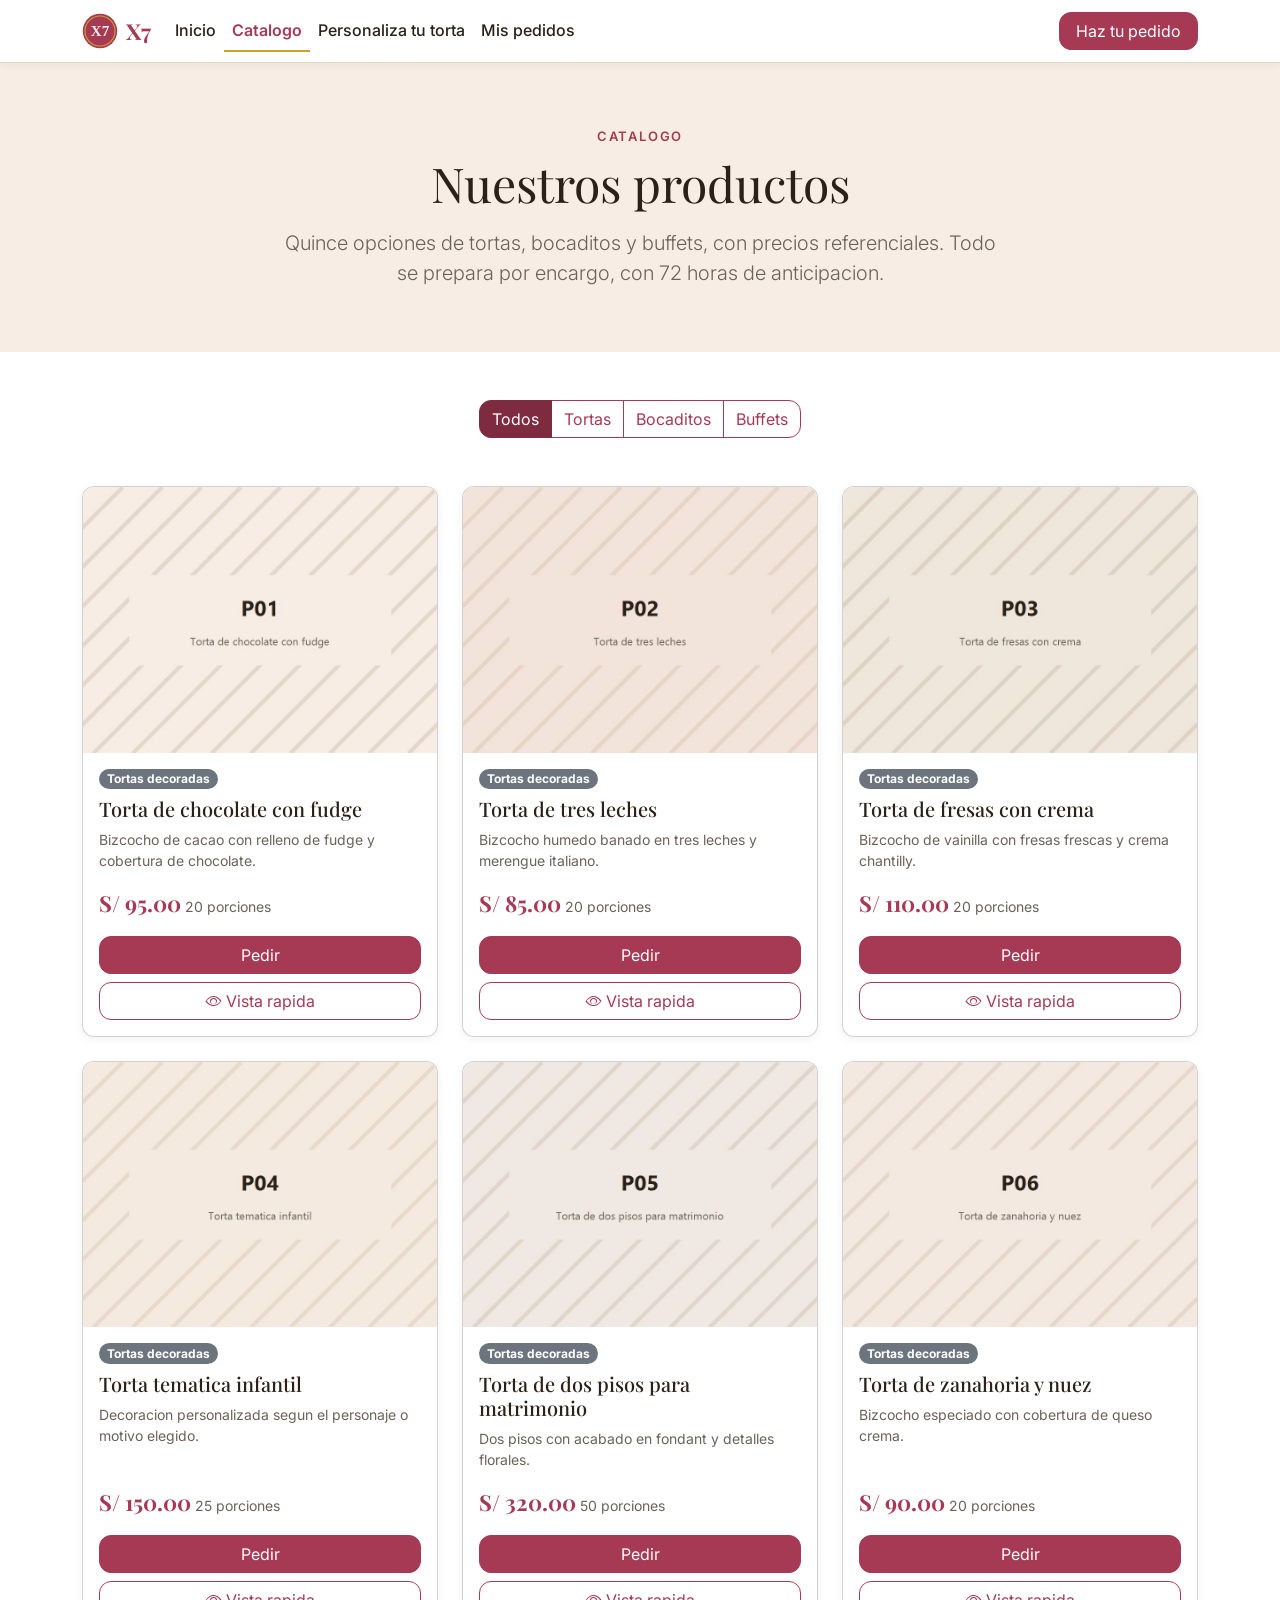
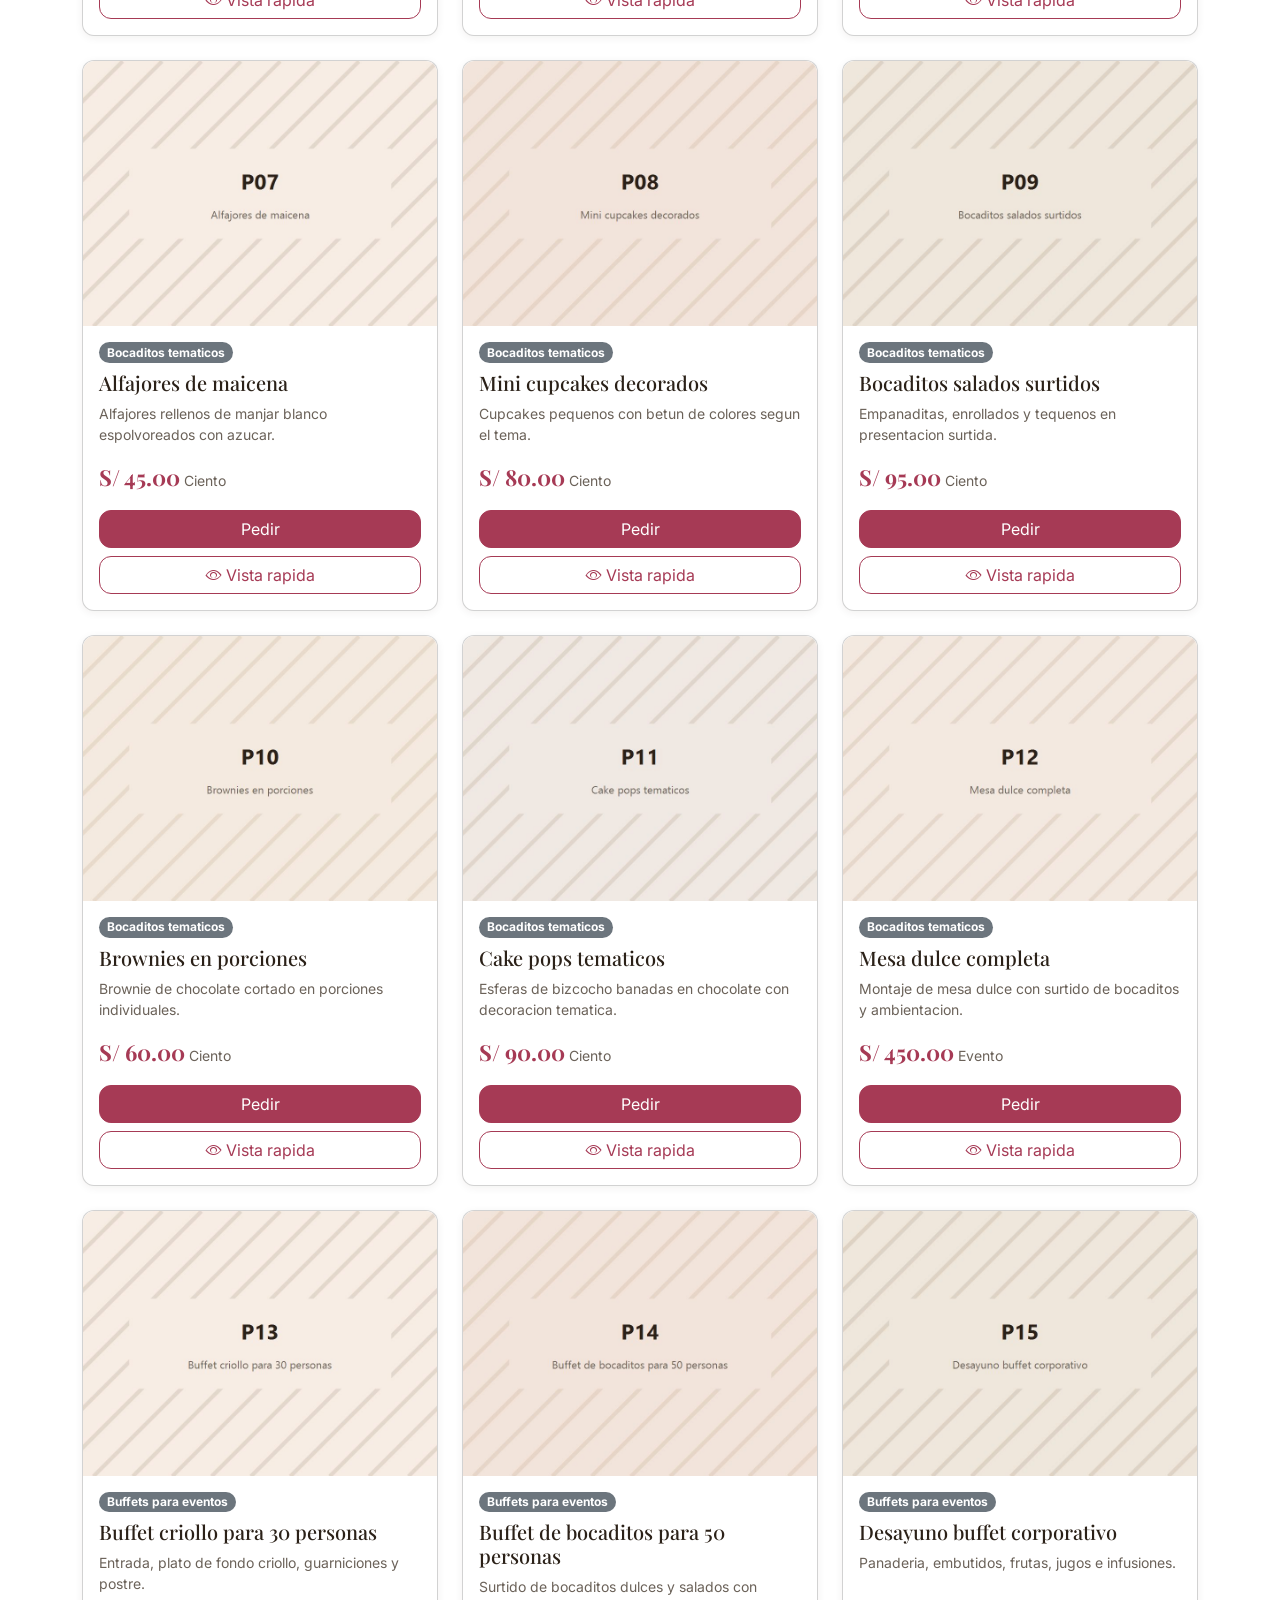
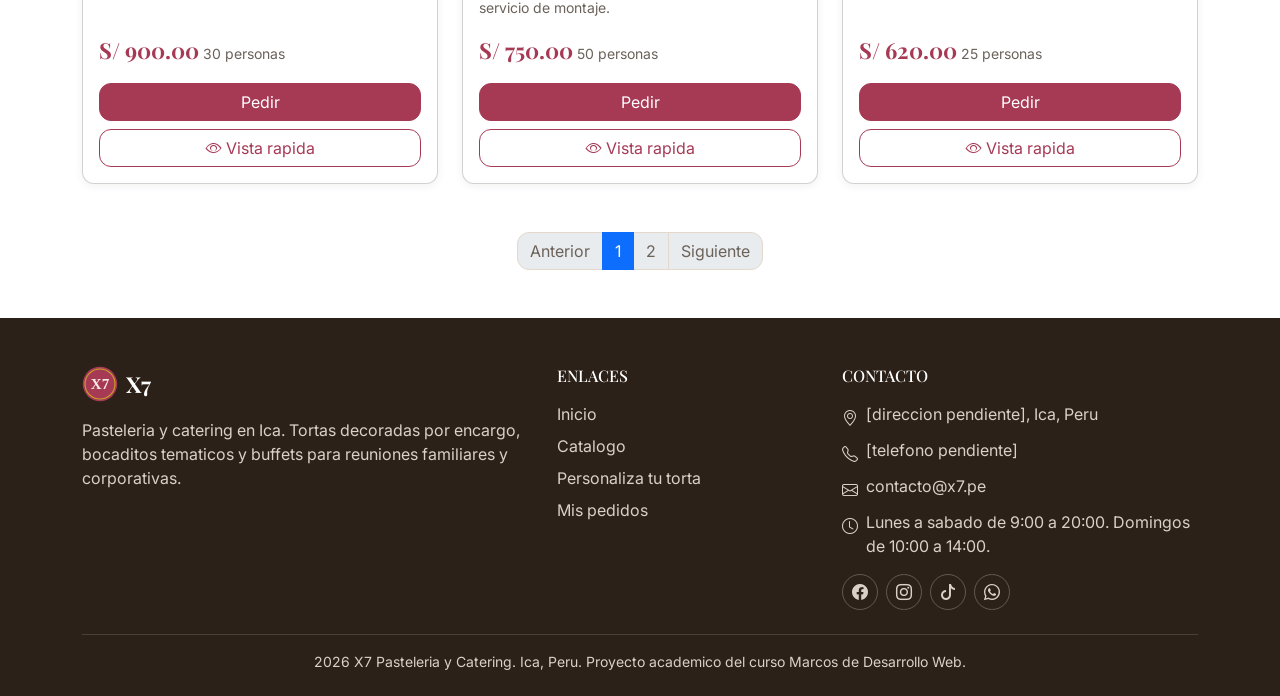
==== templates/catalogo.html @ 19cc16a5 "APF1: front end estatico con Bootstrap Primera entrega del sitio de X7 Pasteleria y Catering, del cu" ====
<!--
  ============================================================================
  Archivo:     templates/catalogo.html
  Propósito:   Catálogo completo del sitio X7. Muestra los quince productos
               de docs/datos-demo.md, permite filtrarlos por categoría y abre
               una única ventana modal con el detalle del producto pulsado.
  Integrante:  ______________________________

  Contiene dos secciones y una ventana modal:
    1. Encabezado de página
    2. Filtros y rejilla de productos, con paginación
    Ventana modal de vista rápida, reutilizada por las quince tarjetas

  La cabecera, la barra de navegación y el pie son copia exacta de los
  archivos de templates/fragments/. No se editan aquí.
  ============================================================================
-->
<!DOCTYPE html>
<html lang="es">

<head>

  <!-- Etiquetas obligatorias: juego de caracteres y adaptación a móvil -->
  <meta charset="UTF-8">
  <meta name="viewport" content="width=device-width, initial-scale=1">
  <meta name="description" content="Pasteleria y catering en Ica. Tortas decoradas por encargo, bocaditos tematicos y buffets para eventos.">

  <!-- Título propio de cada página -->
  <title>Catalogo | X7 Pasteleria y Catering</title>

  <!-- Tipografías de marca: Playfair Display para títulos, Inter para texto -->
  <link rel="preconnect" href="https://fonts.googleapis.com">
  <link rel="preconnect" href="https://fonts.gstatic.com" crossorigin>
  <link href="https://fonts.googleapis.com/css2?family=Inter:wght@400;500;600;700&family=Playfair+Display:wght@600;700&display=swap" rel="stylesheet">

  <!-- Bootstrap 5.3 y Bootstrap Icons, ambos por CDN -->
  <link href="https://cdn.jsdelivr.net/npm/bootstrap@5.3.3/dist/css/bootstrap.min.css" rel="stylesheet">
  <link href="https://cdn.jsdelivr.net/npm/bootstrap-icons@1.11.3/font/bootstrap-icons.min.css" rel="stylesheet">

  <!-- Hoja propia. Va al final para que sus colores ganen a los de Bootstrap -->
  <link href="../static/css/estilos.css" rel="stylesheet">

  <!-- Icono de la pestaña del navegador -->
  <link rel="icon" href="../static/img/logo.svg" type="image/svg+xml">

</head>

<!-- El body es una columna de alto completo para que el pie quede abajo
     aunque la página tenga poco contenido -->
<body class="d-flex flex-column min-vh-100">

  <!-- ======================================================================
       Barra de navegación
       Se queda pegada arriba al desplazar (sticky-top) y se convierte en
       menú desplegable por debajo de 992 px (navbar-expand-lg).
       ====================================================================== -->
  <header class="sticky-top">
    <nav class="navbar navbar-expand-lg x7-navbar" aria-label="Navegacion principal">
      <div class="container">

        <!-- Marca: logotipo y nombre del negocio -->
        <a class="navbar-brand x7-marca d-flex align-items-center gap-2" href="index.html">
          <img src="../static/img/logo.svg" alt="Logotipo de X7 Pasteleria y Catering" width="36" height="36">
          <span>X7</span>
        </a>

        <!-- Botón de hamburguesa, visible solo en pantallas pequeñas -->
        <button class="navbar-toggler border-0" type="button" data-bs-toggle="collapse"
                data-bs-target="#x7-menu" aria-controls="x7-menu" aria-expanded="false"
                aria-label="Abrir o cerrar el menu de navegacion">
          <span class="navbar-toggler-icon"></span>
        </button>

        <!-- Contenido que se colapsa en móvil -->
        <div class="collapse navbar-collapse" id="x7-menu">

          <!-- Enlaces a las cuatro páginas del sitio -->
          <ul class="navbar-nav me-auto mb-3 mb-lg-0">
            <li class="nav-item"><a class="nav-link" href="index.html">Inicio</a></li>
            <li class="nav-item"><a class="nav-link" href="catalogo.html">Catalogo</a></li>
            <li class="nav-item"><a class="nav-link" href="personalizado.html">Personaliza tu torta</a></li>
            <li class="nav-item"><a class="nav-link" href="mis-pedidos.html">Mis pedidos</a></li>
          </ul>

          <!-- Botón destacado. En móvil ocupa todo el ancho (d-grid) y
               desde 992 px vuelve a su tamaño natural (d-lg-block) -->
          <div class="d-grid d-lg-block">
            <a class="btn btn-primary px-3" href="catalogo.html">Haz tu pedido</a>
          </div>

        </div>

      </div>
    </nav>
  </header>


  <main>

    <!-- ====================================================================
         SECCIÓN 1: Encabezado de página
         Título de la página y descripción breve.
         ==================================================================== -->
    <section class="x7-fondo-crema py-5">
      <div class="container py-lg-3">
        <div class="row justify-content-center text-center">
          <div class="col-12 col-lg-8">

            <p class="x7-superior mb-2">Catalogo</p>

            <h1 class="display-5 mb-3">Nuestros productos</h1>

            <!-- Estilos de párrafo de Bootstrap: párrafo destacado y atenuado -->
            <p class="lead text-body-secondary mb-0">
              Quince opciones de tortas, bocaditos y buffets, con precios referenciales.
              Todo se prepara por encargo, con 72 horas de anticipacion.
            </p>

          </div>
        </div>
      </div>
    </section>


    <!-- ====================================================================
         SECCIÓN 2: Filtros y rejilla de productos
         Los cuatro botones filtran las tarjetas sin recargar la página.
         Cada botón lleva data-filtro y cada tarjeta data-categoria; main.js
         compara los dos valores y agrega o quita la clase d-none.
         Rejilla: 1 columna en móvil, 2 desde 576 px, 3 desde 992 px.
         ==================================================================== -->
    <section class="py-5">
      <div class="container">

        <!-- Barra de filtros. Grupo de botones de Bootstrap -->
        <div class="d-flex justify-content-center mb-5">
          <div class="btn-group flex-wrap" role="group" aria-label="Filtrar productos por categoria">
            <button class="btn btn-outline-primary active" type="button" data-filtro="todos">Todos</button>
            <button class="btn btn-outline-primary" type="button" id="tortas" data-filtro="tortas">Tortas</button>
            <button class="btn btn-outline-primary" type="button" id="bocaditos" data-filtro="bocaditos">Bocaditos</button>
            <button class="btn btn-outline-primary" type="button" id="buffets" data-filtro="buffets">Buffets</button>
          </div>
        </div>

        <!-- Rejilla con los quince productos de docs/datos-demo.md.
             Las quince tarjetas tienen la misma estructura y solo cambia el
             contenido, para reemplazarlas por un th:each en el APF3. -->
        <div class="row row-cols-1 row-cols-sm-2 row-cols-lg-3 g-4">

          <!-- ============ Producto P01 ============ -->
          <article class="col" data-categoria="tortas">
            <div class="card x7-tarjeta h-100 overflow-hidden">

              <img class="card-img-top x7-imagen-4-3" src="../static/img/productos/p01.jpg"
                   alt="Torta de chocolate cubierta con fudge">

              <div class="card-body d-flex flex-column">

                <!-- Insignia con la categoria del producto -->
                <span class="badge text-bg-secondary align-self-start mb-2">Tortas decoradas</span>

                <h2 class="h5 card-title mb-2">Torta de chocolate con fudge</h2>

                <!-- Estilos de parrafo de Bootstrap: texto pequeno y atenuado -->
                <p class="card-text small text-body-secondary flex-grow-1">
                  Bizcocho de cacao con relleno de fudge y cobertura de chocolate.
                </p>

                <p class="mb-3">
                  <span class="x7-precio">S/ 95.00</span>
                  <span class="small text-body-secondary">20 porciones</span>
                </p>

                <div class="d-grid gap-2">
                  <a class="btn btn-primary" href="personalizado.html">Pedir</a>

                  <!-- Los atributos data- alimentan la unica ventana modal.
                       main.js los lee con dataset cuando se pulsa el boton. -->
                  <button class="btn btn-outline-primary" type="button"
                          data-bs-toggle="modal" data-bs-target="#modal-producto"
                          data-codigo="P01"
                          data-nombre="Torta de chocolate con fudge"
                          data-etiqueta="Tortas decoradas"
                          data-descripcion="Bizcocho de cacao con relleno de fudge y cobertura de chocolate."
                          data-precio="S/ 95.00"
                          data-presentacion="20 porciones"
                          data-imagen="../static/img/productos/p01.jpg"
                          data-alt="Torta de chocolate cubierta con fudge">
                    <i class="bi bi-eye me-1" aria-hidden="true"></i>Vista rapida
                  </button>
                </div>

              </div>
            </div>
          </article>

          <!-- ============ Producto P02 ============ -->
          <article class="col" data-categoria="tortas">
            <div class="card x7-tarjeta h-100 overflow-hidden">

              <img class="card-img-top x7-imagen-4-3" src="../static/img/productos/p02.jpg"
                   alt="Torta de tres leches cubierta con merengue italiano">

              <div class="card-body d-flex flex-column">

                <!-- Insignia con la categoria del producto -->
                <span class="badge text-bg-secondary align-self-start mb-2">Tortas decoradas</span>

                <h2 class="h5 card-title mb-2">Torta de tres leches</h2>

                <!-- Estilos de parrafo de Bootstrap: texto pequeno y atenuado -->
                <p class="card-text small text-body-secondary flex-grow-1">
                  Bizcocho humedo banado en tres leches y merengue italiano.
                </p>

                <p class="mb-3">
                  <span class="x7-precio">S/ 85.00</span>
                  <span class="small text-body-secondary">20 porciones</span>
                </p>

                <div class="d-grid gap-2">
                  <a class="btn btn-primary" href="personalizado.html">Pedir</a>

                  <!-- Los atributos data- alimentan la unica ventana modal.
                       main.js los lee con dataset cuando se pulsa el boton. -->
                  <button class="btn btn-outline-primary" type="button"
                          data-bs-toggle="modal" data-bs-target="#modal-producto"
                          data-codigo="P02"
                          data-nombre="Torta de tres leches"
                          data-etiqueta="Tortas decoradas"
                          data-descripcion="Bizcocho humedo banado en tres leches y merengue italiano."
                          data-precio="S/ 85.00"
                          data-presentacion="20 porciones"
                          data-imagen="../static/img/productos/p02.jpg"
                          data-alt="Torta de tres leches cubierta con merengue italiano">
                    <i class="bi bi-eye me-1" aria-hidden="true"></i>Vista rapida
                  </button>
                </div>

              </div>
            </div>
          </article>

          <!-- ============ Producto P03 ============ -->
          <article class="col" data-categoria="tortas">
            <div class="card x7-tarjeta h-100 overflow-hidden">

              <img class="card-img-top x7-imagen-4-3" src="../static/img/productos/p03.jpg"
                   alt="Torta de vainilla con fresas frescas y crema chantilly">

              <div class="card-body d-flex flex-column">

                <!-- Insignia con la categoria del producto -->
                <span class="badge text-bg-secondary align-self-start mb-2">Tortas decoradas</span>

                <h2 class="h5 card-title mb-2">Torta de fresas con crema</h2>

                <!-- Estilos de parrafo de Bootstrap: texto pequeno y atenuado -->
                <p class="card-text small text-body-secondary flex-grow-1">
                  Bizcocho de vainilla con fresas frescas y crema chantilly.
                </p>

                <p class="mb-3">
                  <span class="x7-precio">S/ 110.00</span>
                  <span class="small text-body-secondary">20 porciones</span>
                </p>

                <div class="d-grid gap-2">
                  <a class="btn btn-primary" href="personalizado.html">Pedir</a>

                  <!-- Los atributos data- alimentan la unica ventana modal.
                       main.js los lee con dataset cuando se pulsa el boton. -->
                  <button class="btn btn-outline-primary" type="button"
                          data-bs-toggle="modal" data-bs-target="#modal-producto"
                          data-codigo="P03"
                          data-nombre="Torta de fresas con crema"
                          data-etiqueta="Tortas decoradas"
                          data-descripcion="Bizcocho de vainilla con fresas frescas y crema chantilly."
                          data-precio="S/ 110.00"
                          data-presentacion="20 porciones"
                          data-imagen="../static/img/productos/p03.jpg"
                          data-alt="Torta de vainilla con fresas frescas y crema chantilly">
                    <i class="bi bi-eye me-1" aria-hidden="true"></i>Vista rapida
                  </button>
                </div>

              </div>
            </div>
          </article>

          <!-- ============ Producto P04 ============ -->
          <article class="col" data-categoria="tortas">
            <div class="card x7-tarjeta h-100 overflow-hidden">

              <img class="card-img-top x7-imagen-4-3" src="../static/img/productos/p04.jpg"
                   alt="Torta tematica infantil decorada segun el personaje elegido">

              <div class="card-body d-flex flex-column">

                <!-- Insignia con la categoria del producto -->
                <span class="badge text-bg-secondary align-self-start mb-2">Tortas decoradas</span>

                <h2 class="h5 card-title mb-2">Torta tematica infantil</h2>

                <!-- Estilos de parrafo de Bootstrap: texto pequeno y atenuado -->
                <p class="card-text small text-body-secondary flex-grow-1">
                  Decoracion personalizada segun el personaje o motivo elegido.
                </p>

                <p class="mb-3">
                  <span class="x7-precio">S/ 150.00</span>
                  <span class="small text-body-secondary">25 porciones</span>
                </p>

                <div class="d-grid gap-2">
                  <a class="btn btn-primary" href="personalizado.html">Pedir</a>

                  <!-- Los atributos data- alimentan la unica ventana modal.
                       main.js los lee con dataset cuando se pulsa el boton. -->
                  <button class="btn btn-outline-primary" type="button"
                          data-bs-toggle="modal" data-bs-target="#modal-producto"
                          data-codigo="P04"
                          data-nombre="Torta tematica infantil"
                          data-etiqueta="Tortas decoradas"
                          data-descripcion="Decoracion personalizada segun el personaje o motivo elegido."
                          data-precio="S/ 150.00"
                          data-presentacion="25 porciones"
                          data-imagen="../static/img/productos/p04.jpg"
                          data-alt="Torta tematica infantil decorada segun el personaje elegido">
                    <i class="bi bi-eye me-1" aria-hidden="true"></i>Vista rapida
                  </button>
                </div>

              </div>
            </div>
          </article>

          <!-- ============ Producto P05 ============ -->
          <article class="col" data-categoria="tortas">
            <div class="card x7-tarjeta h-100 overflow-hidden">

              <img class="card-img-top x7-imagen-4-3" src="../static/img/productos/p05.jpg"
                   alt="Torta de dos pisos con acabado en fondant y detalles florales">

              <div class="card-body d-flex flex-column">

                <!-- Insignia con la categoria del producto -->
                <span class="badge text-bg-secondary align-self-start mb-2">Tortas decoradas</span>

                <h2 class="h5 card-title mb-2">Torta de dos pisos para matrimonio</h2>

                <!-- Estilos de parrafo de Bootstrap: texto pequeno y atenuado -->
                <p class="card-text small text-body-secondary flex-grow-1">
                  Dos pisos con acabado en fondant y detalles florales.
                </p>

                <p class="mb-3">
                  <span class="x7-precio">S/ 320.00</span>
                  <span class="small text-body-secondary">50 porciones</span>
                </p>

                <div class="d-grid gap-2">
                  <a class="btn btn-primary" href="personalizado.html">Pedir</a>

                  <!-- Los atributos data- alimentan la unica ventana modal.
                       main.js los lee con dataset cuando se pulsa el boton. -->
                  <button class="btn btn-outline-primary" type="button"
                          data-bs-toggle="modal" data-bs-target="#modal-producto"
                          data-codigo="P05"
                          data-nombre="Torta de dos pisos para matrimonio"
                          data-etiqueta="Tortas decoradas"
                          data-descripcion="Dos pisos con acabado en fondant y detalles florales."
                          data-precio="S/ 320.00"
                          data-presentacion="50 porciones"
                          data-imagen="../static/img/productos/p05.jpg"
                          data-alt="Torta de dos pisos con acabado en fondant y detalles florales">
                    <i class="bi bi-eye me-1" aria-hidden="true"></i>Vista rapida
                  </button>
                </div>

              </div>
            </div>
          </article>

          <!-- ============ Producto P06 ============ -->
          <article class="col" data-categoria="tortas">
            <div class="card x7-tarjeta h-100 overflow-hidden">

              <img class="card-img-top x7-imagen-4-3" src="../static/img/productos/p06.jpg"
                   alt="Torta de zanahoria y nuez con cobertura de queso crema">

              <div class="card-body d-flex flex-column">

                <!-- Insignia con la categoria del producto -->
                <span class="badge text-bg-secondary align-self-start mb-2">Tortas decoradas</span>

                <h2 class="h5 card-title mb-2">Torta de zanahoria y nuez</h2>

                <!-- Estilos de parrafo de Bootstrap: texto pequeno y atenuado -->
                <p class="card-text small text-body-secondary flex-grow-1">
                  Bizcocho especiado con cobertura de queso crema.
                </p>

                <p class="mb-3">
                  <span class="x7-precio">S/ 90.00</span>
                  <span class="small text-body-secondary">20 porciones</span>
                </p>

                <div class="d-grid gap-2">
                  <a class="btn btn-primary" href="personalizado.html">Pedir</a>

                  <!-- Los atributos data- alimentan la unica ventana modal.
                       main.js los lee con dataset cuando se pulsa el boton. -->
                  <button class="btn btn-outline-primary" type="button"
                          data-bs-toggle="modal" data-bs-target="#modal-producto"
                          data-codigo="P06"
                          data-nombre="Torta de zanahoria y nuez"
                          data-etiqueta="Tortas decoradas"
                          data-descripcion="Bizcocho especiado con cobertura de queso crema."
                          data-precio="S/ 90.00"
                          data-presentacion="20 porciones"
                          data-imagen="../static/img/productos/p06.jpg"
                          data-alt="Torta de zanahoria y nuez con cobertura de queso crema">
                    <i class="bi bi-eye me-1" aria-hidden="true"></i>Vista rapida
                  </button>
                </div>

              </div>
            </div>
          </article>

          <!-- ============ Producto P07 ============ -->
          <article class="col" data-categoria="bocaditos">
            <div class="card x7-tarjeta h-100 overflow-hidden">

              <img class="card-img-top x7-imagen-4-3" src="../static/img/productos/p07.jpg"
                   alt="Alfajores de maicena rellenos de manjar blanco">

              <div class="card-body d-flex flex-column">

                <!-- Insignia con la categoria del producto -->
                <span class="badge text-bg-secondary align-self-start mb-2">Bocaditos tematicos</span>

                <h2 class="h5 card-title mb-2">Alfajores de maicena</h2>

                <!-- Estilos de parrafo de Bootstrap: texto pequeno y atenuado -->
                <p class="card-text small text-body-secondary flex-grow-1">
                  Alfajores rellenos de manjar blanco espolvoreados con azucar.
                </p>

                <p class="mb-3">
                  <span class="x7-precio">S/ 45.00</span>
                  <span class="small text-body-secondary">Ciento</span>
                </p>

                <div class="d-grid gap-2">
                  <a class="btn btn-primary" href="personalizado.html">Pedir</a>

                  <!-- Los atributos data- alimentan la unica ventana modal.
                       main.js los lee con dataset cuando se pulsa el boton. -->
                  <button class="btn btn-outline-primary" type="button"
                          data-bs-toggle="modal" data-bs-target="#modal-producto"
                          data-codigo="P07"
                          data-nombre="Alfajores de maicena"
                          data-etiqueta="Bocaditos tematicos"
                          data-descripcion="Alfajores rellenos de manjar blanco espolvoreados con azucar."
                          data-precio="S/ 45.00"
                          data-presentacion="Ciento"
                          data-imagen="../static/img/productos/p07.jpg"
                          data-alt="Alfajores de maicena rellenos de manjar blanco">
                    <i class="bi bi-eye me-1" aria-hidden="true"></i>Vista rapida
                  </button>
                </div>

              </div>
            </div>
          </article>

          <!-- ============ Producto P08 ============ -->
          <article class="col" data-categoria="bocaditos">
            <div class="card x7-tarjeta h-100 overflow-hidden">

              <img class="card-img-top x7-imagen-4-3" src="../static/img/productos/p08.jpg"
                   alt="Mini cupcakes decorados con betun de colores segun el tema">

              <div class="card-body d-flex flex-column">

                <!-- Insignia con la categoria del producto -->
                <span class="badge text-bg-secondary align-self-start mb-2">Bocaditos tematicos</span>

                <h2 class="h5 card-title mb-2">Mini cupcakes decorados</h2>

                <!-- Estilos de parrafo de Bootstrap: texto pequeno y atenuado -->
                <p class="card-text small text-body-secondary flex-grow-1">
                  Cupcakes pequenos con betun de colores segun el tema.
                </p>

                <p class="mb-3">
                  <span class="x7-precio">S/ 80.00</span>
                  <span class="small text-body-secondary">Ciento</span>
                </p>

                <div class="d-grid gap-2">
                  <a class="btn btn-primary" href="personalizado.html">Pedir</a>

                  <!-- Los atributos data- alimentan la unica ventana modal.
                       main.js los lee con dataset cuando se pulsa el boton. -->
                  <button class="btn btn-outline-primary" type="button"
                          data-bs-toggle="modal" data-bs-target="#modal-producto"
                          data-codigo="P08"
                          data-nombre="Mini cupcakes decorados"
                          data-etiqueta="Bocaditos tematicos"
                          data-descripcion="Cupcakes pequenos con betun de colores segun el tema."
                          data-precio="S/ 80.00"
                          data-presentacion="Ciento"
                          data-imagen="../static/img/productos/p08.jpg"
                          data-alt="Mini cupcakes decorados con betun de colores segun el tema">
                    <i class="bi bi-eye me-1" aria-hidden="true"></i>Vista rapida
                  </button>
                </div>

              </div>
            </div>
          </article>

          <!-- ============ Producto P09 ============ -->
          <article class="col" data-categoria="bocaditos">
            <div class="card x7-tarjeta h-100 overflow-hidden">

              <img class="card-img-top x7-imagen-4-3" src="../static/img/productos/p09.jpg"
                   alt="Bandeja de empanaditas, enrollados y tequenos surtidos">

              <div class="card-body d-flex flex-column">

                <!-- Insignia con la categoria del producto -->
                <span class="badge text-bg-secondary align-self-start mb-2">Bocaditos tematicos</span>

                <h2 class="h5 card-title mb-2">Bocaditos salados surtidos</h2>

                <!-- Estilos de parrafo de Bootstrap: texto pequeno y atenuado -->
                <p class="card-text small text-body-secondary flex-grow-1">
                  Empanaditas, enrollados y tequenos en presentacion surtida.
                </p>

                <p class="mb-3">
                  <span class="x7-precio">S/ 95.00</span>
                  <span class="small text-body-secondary">Ciento</span>
                </p>

                <div class="d-grid gap-2">
                  <a class="btn btn-primary" href="personalizado.html">Pedir</a>

                  <!-- Los atributos data- alimentan la unica ventana modal.
                       main.js los lee con dataset cuando se pulsa el boton. -->
                  <button class="btn btn-outline-primary" type="button"
                          data-bs-toggle="modal" data-bs-target="#modal-producto"
                          data-codigo="P09"
                          data-nombre="Bocaditos salados surtidos"
                          data-etiqueta="Bocaditos tematicos"
                          data-descripcion="Empanaditas, enrollados y tequenos en presentacion surtida."
                          data-precio="S/ 95.00"
                          data-presentacion="Ciento"
                          data-imagen="../static/img/productos/p09.jpg"
                          data-alt="Bandeja de empanaditas, enrollados y tequenos surtidos">
                    <i class="bi bi-eye me-1" aria-hidden="true"></i>Vista rapida
                  </button>
                </div>

              </div>
            </div>
          </article>

          <!-- ============ Producto P10 ============ -->
          <article class="col" data-categoria="bocaditos">
            <div class="card x7-tarjeta h-100 overflow-hidden">

              <img class="card-img-top x7-imagen-4-3" src="../static/img/productos/p10.jpg"
                   alt="Brownies de chocolate cortados en porciones individuales">

              <div class="card-body d-flex flex-column">

                <!-- Insignia con la categoria del producto -->
                <span class="badge text-bg-secondary align-self-start mb-2">Bocaditos tematicos</span>

                <h2 class="h5 card-title mb-2">Brownies en porciones</h2>

                <!-- Estilos de parrafo de Bootstrap: texto pequeno y atenuado -->
                <p class="card-text small text-body-secondary flex-grow-1">
                  Brownie de chocolate cortado en porciones individuales.
                </p>

                <p class="mb-3">
                  <span class="x7-precio">S/ 60.00</span>
                  <span class="small text-body-secondary">Ciento</span>
                </p>

                <div class="d-grid gap-2">
                  <a class="btn btn-primary" href="personalizado.html">Pedir</a>

                  <!-- Los atributos data- alimentan la unica ventana modal.
                       main.js los lee con dataset cuando se pulsa el boton. -->
                  <button class="btn btn-outline-primary" type="button"
                          data-bs-toggle="modal" data-bs-target="#modal-producto"
                          data-codigo="P10"
                          data-nombre="Brownies en porciones"
                          data-etiqueta="Bocaditos tematicos"
                          data-descripcion="Brownie de chocolate cortado en porciones individuales."
                          data-precio="S/ 60.00"
                          data-presentacion="Ciento"
                          data-imagen="../static/img/productos/p10.jpg"
                          data-alt="Brownies de chocolate cortados en porciones individuales">
                    <i class="bi bi-eye me-1" aria-hidden="true"></i>Vista rapida
                  </button>
                </div>

              </div>
            </div>
          </article>

          <!-- ============ Producto P11 ============ -->
          <article class="col" data-categoria="bocaditos">
            <div class="card x7-tarjeta h-100 overflow-hidden">

              <img class="card-img-top x7-imagen-4-3" src="../static/img/productos/p11.jpg"
                   alt="Cake pops tematicos banados en chocolate con decoracion">

              <div class="card-body d-flex flex-column">

                <!-- Insignia con la categoria del producto -->
                <span class="badge text-bg-secondary align-self-start mb-2">Bocaditos tematicos</span>

                <h2 class="h5 card-title mb-2">Cake pops tematicos</h2>

                <!-- Estilos de parrafo de Bootstrap: texto pequeno y atenuado -->
                <p class="card-text small text-body-secondary flex-grow-1">
                  Esferas de bizcocho banadas en chocolate con decoracion tematica.
                </p>

                <p class="mb-3">
                  <span class="x7-precio">S/ 90.00</span>
                  <span class="small text-body-secondary">Ciento</span>
                </p>

                <div class="d-grid gap-2">
                  <a class="btn btn-primary" href="personalizado.html">Pedir</a>

                  <!-- Los atributos data- alimentan la unica ventana modal.
                       main.js los lee con dataset cuando se pulsa el boton. -->
                  <button class="btn btn-outline-primary" type="button"
                          data-bs-toggle="modal" data-bs-target="#modal-producto"
                          data-codigo="P11"
                          data-nombre="Cake pops tematicos"
                          data-etiqueta="Bocaditos tematicos"
                          data-descripcion="Esferas de bizcocho banadas en chocolate con decoracion tematica."
                          data-precio="S/ 90.00"
                          data-presentacion="Ciento"
                          data-imagen="../static/img/productos/p11.jpg"
                          data-alt="Cake pops tematicos banados en chocolate con decoracion">
                    <i class="bi bi-eye me-1" aria-hidden="true"></i>Vista rapida
                  </button>
                </div>

              </div>
            </div>
          </article>

          <!-- ============ Producto P12 ============ -->
          <article class="col" data-categoria="bocaditos">
            <div class="card x7-tarjeta h-100 overflow-hidden">

              <img class="card-img-top x7-imagen-4-3" src="../static/img/productos/p12.jpg"
                   alt="Mesa dulce completa montada con surtido de bocaditos">

              <div class="card-body d-flex flex-column">

                <!-- Insignia con la categoria del producto -->
                <span class="badge text-bg-secondary align-self-start mb-2">Bocaditos tematicos</span>

                <h2 class="h5 card-title mb-2">Mesa dulce completa</h2>

                <!-- Estilos de parrafo de Bootstrap: texto pequeno y atenuado -->
                <p class="card-text small text-body-secondary flex-grow-1">
                  Montaje de mesa dulce con surtido de bocaditos y ambientacion.
                </p>

                <p class="mb-3">
                  <span class="x7-precio">S/ 450.00</span>
                  <span class="small text-body-secondary">Evento</span>
                </p>

                <div class="d-grid gap-2">
                  <a class="btn btn-primary" href="personalizado.html">Pedir</a>

                  <!-- Los atributos data- alimentan la unica ventana modal.
                       main.js los lee con dataset cuando se pulsa el boton. -->
                  <button class="btn btn-outline-primary" type="button"
                          data-bs-toggle="modal" data-bs-target="#modal-producto"
                          data-codigo="P12"
                          data-nombre="Mesa dulce completa"
                          data-etiqueta="Bocaditos tematicos"
                          data-descripcion="Montaje de mesa dulce con surtido de bocaditos y ambientacion."
                          data-precio="S/ 450.00"
                          data-presentacion="Evento"
                          data-imagen="../static/img/productos/p12.jpg"
                          data-alt="Mesa dulce completa montada con surtido de bocaditos">
                    <i class="bi bi-eye me-1" aria-hidden="true"></i>Vista rapida
                  </button>
                </div>

              </div>
            </div>
          </article>

          <!-- ============ Producto P13 ============ -->
          <article class="col" data-categoria="buffets">
            <div class="card x7-tarjeta h-100 overflow-hidden">

              <img class="card-img-top x7-imagen-4-3" src="../static/img/productos/p13.jpg"
                   alt="Buffet criollo servido con entrada, fondo, guarniciones y postre">

              <div class="card-body d-flex flex-column">

                <!-- Insignia con la categoria del producto -->
                <span class="badge text-bg-secondary align-self-start mb-2">Buffets para eventos</span>

                <h2 class="h5 card-title mb-2">Buffet criollo para 30 personas</h2>

                <!-- Estilos de parrafo de Bootstrap: texto pequeno y atenuado -->
                <p class="card-text small text-body-secondary flex-grow-1">
                  Entrada, plato de fondo criollo, guarniciones y postre.
                </p>

                <p class="mb-3">
                  <span class="x7-precio">S/ 900.00</span>
                  <span class="small text-body-secondary">30 personas</span>
                </p>

                <div class="d-grid gap-2">
                  <a class="btn btn-primary" href="personalizado.html">Pedir</a>

                  <!-- Los atributos data- alimentan la unica ventana modal.
                       main.js los lee con dataset cuando se pulsa el boton. -->
                  <button class="btn btn-outline-primary" type="button"
                          data-bs-toggle="modal" data-bs-target="#modal-producto"
                          data-codigo="P13"
                          data-nombre="Buffet criollo para 30 personas"
                          data-etiqueta="Buffets para eventos"
                          data-descripcion="Entrada, plato de fondo criollo, guarniciones y postre."
                          data-precio="S/ 900.00"
                          data-presentacion="30 personas"
                          data-imagen="../static/img/productos/p13.jpg"
                          data-alt="Buffet criollo servido con entrada, fondo, guarniciones y postre">
                    <i class="bi bi-eye me-1" aria-hidden="true"></i>Vista rapida
                  </button>
                </div>

              </div>
            </div>
          </article>

          <!-- ============ Producto P14 ============ -->
          <article class="col" data-categoria="buffets">
            <div class="card x7-tarjeta h-100 overflow-hidden">

              <img class="card-img-top x7-imagen-4-3" src="../static/img/productos/p14.jpg"
                   alt="Surtido de bocaditos dulces y salados con servicio de montaje">

              <div class="card-body d-flex flex-column">

                <!-- Insignia con la categoria del producto -->
                <span class="badge text-bg-secondary align-self-start mb-2">Buffets para eventos</span>

                <h2 class="h5 card-title mb-2">Buffet de bocaditos para 50 personas</h2>

                <!-- Estilos de parrafo de Bootstrap: texto pequeno y atenuado -->
                <p class="card-text small text-body-secondary flex-grow-1">
                  Surtido de bocaditos dulces y salados con servicio de montaje.
                </p>

                <p class="mb-3">
                  <span class="x7-precio">S/ 750.00</span>
                  <span class="small text-body-secondary">50 personas</span>
                </p>

                <div class="d-grid gap-2">
                  <a class="btn btn-primary" href="personalizado.html">Pedir</a>

                  <!-- Los atributos data- alimentan la unica ventana modal.
                       main.js los lee con dataset cuando se pulsa el boton. -->
                  <button class="btn btn-outline-primary" type="button"
                          data-bs-toggle="modal" data-bs-target="#modal-producto"
                          data-codigo="P14"
                          data-nombre="Buffet de bocaditos para 50 personas"
                          data-etiqueta="Buffets para eventos"
                          data-descripcion="Surtido de bocaditos dulces y salados con servicio de montaje."
                          data-precio="S/ 750.00"
                          data-presentacion="50 personas"
                          data-imagen="../static/img/productos/p14.jpg"
                          data-alt="Surtido de bocaditos dulces y salados con servicio de montaje">
                    <i class="bi bi-eye me-1" aria-hidden="true"></i>Vista rapida
                  </button>
                </div>

              </div>
            </div>
          </article>

          <!-- ============ Producto P15 ============ -->
          <article class="col" data-categoria="buffets">
            <div class="card x7-tarjeta h-100 overflow-hidden">

              <img class="card-img-top x7-imagen-4-3" src="../static/img/productos/p15.jpg"
                   alt="Desayuno buffet corporativo con panaderia, frutas y jugos">

              <div class="card-body d-flex flex-column">

                <!-- Insignia con la categoria del producto -->
                <span class="badge text-bg-secondary align-self-start mb-2">Buffets para eventos</span>

                <h2 class="h5 card-title mb-2">Desayuno buffet corporativo</h2>

                <!-- Estilos de parrafo de Bootstrap: texto pequeno y atenuado -->
                <p class="card-text small text-body-secondary flex-grow-1">
                  Panaderia, embutidos, frutas, jugos e infusiones.
                </p>

                <p class="mb-3">
                  <span class="x7-precio">S/ 620.00</span>
                  <span class="small text-body-secondary">25 personas</span>
                </p>

                <div class="d-grid gap-2">
                  <a class="btn btn-primary" href="personalizado.html">Pedir</a>

                  <!-- Los atributos data- alimentan la unica ventana modal.
                       main.js los lee con dataset cuando se pulsa el boton. -->
                  <button class="btn btn-outline-primary" type="button"
                          data-bs-toggle="modal" data-bs-target="#modal-producto"
                          data-codigo="P15"
                          data-nombre="Desayuno buffet corporativo"
                          data-etiqueta="Buffets para eventos"
                          data-descripcion="Panaderia, embutidos, frutas, jugos e infusiones."
                          data-precio="S/ 620.00"
                          data-presentacion="25 personas"
                          data-imagen="../static/img/productos/p15.jpg"
                          data-alt="Desayuno buffet corporativo con panaderia, frutas y jugos">
                    <i class="bi bi-eye me-1" aria-hidden="true"></i>Vista rapida
                  </button>
                </div>

              </div>
            </div>
          </article>

        </div>

        <!-- Paginación de Bootstrap. Decorativa en esta etapa: se muestra
             con elementos span, no con enlaces, para no dejar enlaces sin
             destino. En el APF3 apuntará a las páginas reales. -->
        <nav class="mt-5" aria-label="Paginacion del catalogo">
          <ul class="pagination justify-content-center mb-0">
            <li class="page-item disabled"><span class="page-link">Anterior</span></li>
            <li class="page-item active" aria-current="page"><span class="page-link">1</span></li>
            <li class="page-item disabled"><span class="page-link">2</span></li>
            <li class="page-item disabled"><span class="page-link">Siguiente</span></li>
          </ul>
        </nav>

      </div>
    </section>


    <!-- ====================================================================
         Ventana modal de vista rápida
         Una sola ventana para los quince productos. Al pulsar un botón
         "Vista rapida", main.js lee los atributos data- de ese botón y
         escribe sus valores aquí dentro.
         ==================================================================== -->
    <div class="modal fade" id="modal-producto" tabindex="-1" aria-labelledby="modal-producto-titulo" aria-hidden="true">
      <div class="modal-dialog modal-lg modal-dialog-centered modal-dialog-scrollable">
        <div class="modal-content">

          <div class="modal-header">
            <h2 class="modal-title h5" id="modal-producto-titulo">Detalle del producto</h2>
            <button type="button" class="btn-close" data-bs-dismiss="modal" aria-label="Cerrar"></button>
          </div>

          <div class="modal-body">
            <div class="row g-4">

              <div class="col-12 col-md-6">
                <img class="x7-imagen-4-3 rounded" id="modal-producto-imagen"
                     src="../static/img/productos/p01.jpg"
                     alt="Torta de chocolate cubierta con fudge">
              </div>

              <div class="col-12 col-md-6">

                <span class="badge text-bg-secondary mb-2" id="modal-producto-etiqueta">Categoria</span>

                <p id="modal-producto-descripcion">Descripcion del producto seleccionado.</p>

                <!-- Estilos de párrafo de Bootstrap: lista en texto pequeño y atenuado -->
                <ul class="list-unstyled small text-body-secondary mb-3">
                  <li><strong>Codigo:</strong> <span id="modal-producto-codigo">P00</span></li>
                  <li><strong>Presentacion:</strong> <span id="modal-producto-presentacion">Sin definir</span></li>
                  <li><strong>Anticipacion minima:</strong> 72 horas</li>
                </ul>

                <p class="x7-precio mb-0" id="modal-producto-precio">S/ 0.00</p>

              </div>

            </div>
          </div>

          <div class="modal-footer">
            <button type="button" class="btn btn-outline-secondary" data-bs-dismiss="modal">Cerrar</button>
            <a class="btn btn-primary" href="personalizado.html">Pedir este producto</a>
          </div>

        </div>
      </div>
    </div>

  </main>


  <!-- ======================================================================
       Pie de página
       Tres columnas que se apilan en móvil: marca, enlaces y contacto.
       Debajo, la línea de derechos.
       ====================================================================== -->
  <footer class="x7-footer pt-5 pb-4 mt-auto">
    <div class="container">
      <div class="row g-4">

        <!-- Columna 1: marca y descripción del negocio -->
        <div class="col-12 col-lg-5">

          <p class="x7-marca d-flex align-items-center gap-2 mb-3">
            <img src="../static/img/logo.svg" alt="Logotipo de X7 Pasteleria y Catering" width="36" height="36">
            <span>X7</span>
          </p>

          <p class="mb-0">
            Pasteleria y catering en Ica. Tortas decoradas por encargo, bocaditos tematicos
            y buffets para reuniones familiares y corporativas.
          </p>

        </div>

        <!-- Columna 2: enlaces a las cuatro páginas del sitio -->
        <div class="col-12 col-sm-6 col-lg-3">
          <h2 class="h6 text-uppercase mb-3">Enlaces</h2>
          <ul class="list-unstyled d-grid gap-2 mb-0">
            <li><a href="index.html">Inicio</a></li>
            <li><a href="catalogo.html">Catalogo</a></li>
            <li><a href="personalizado.html">Personaliza tu torta</a></li>
            <li><a href="mis-pedidos.html">Mis pedidos</a></li>
          </ul>
        </div>

        <!-- Columna 3: datos de contacto, horario y redes sociales -->
        <div class="col-12 col-sm-6 col-lg-4">

          <h2 class="h6 text-uppercase mb-3">Contacto</h2>

          <ul class="list-unstyled d-grid gap-2 mb-3">
            <li class="d-flex gap-2">
              <i class="bi bi-geo-alt flex-shrink-0 mt-1" aria-hidden="true"></i>
              <span>[direccion pendiente], Ica, Peru</span>
            </li>
            <li class="d-flex gap-2">
              <i class="bi bi-telephone flex-shrink-0 mt-1" aria-hidden="true"></i>
              <span>[telefono pendiente]</span>
            </li>
            <li class="d-flex gap-2">
              <i class="bi bi-envelope flex-shrink-0 mt-1" aria-hidden="true"></i>
              <a href="mailto:contacto@x7.pe">contacto@x7.pe</a>
            </li>
            <li class="d-flex gap-2">
              <i class="bi bi-clock flex-shrink-0 mt-1" aria-hidden="true"></i>
              <span>Lunes a sabado de 9:00 a 20:00. Domingos de 10:00 a 14:00.</span>
            </li>
          </ul>

          <!-- Redes sociales -->
          <ul class="list-unstyled d-flex gap-2 mb-0">
            <li>
              <a class="x7-red-social d-inline-flex align-items-center justify-content-center rounded-circle"
                 href="https://www.facebook.com/" aria-label="Facebook de X7">
                <i class="bi bi-facebook" aria-hidden="true"></i>
              </a>
            </li>
            <li>
              <a class="x7-red-social d-inline-flex align-items-center justify-content-center rounded-circle"
                 href="https://www.instagram.com/" aria-label="Instagram de X7">
                <i class="bi bi-instagram" aria-hidden="true"></i>
              </a>
            </li>
            <li>
              <a class="x7-red-social d-inline-flex align-items-center justify-content-center rounded-circle"
                 href="https://www.tiktok.com/" aria-label="TikTok de X7">
                <i class="bi bi-tiktok" aria-hidden="true"></i>
              </a>
            </li>
            <li>
              <a class="x7-red-social d-inline-flex align-items-center justify-content-center rounded-circle"
                 href="https://wa.me/" aria-label="WhatsApp de X7">
                <i class="bi bi-whatsapp" aria-hidden="true"></i>
              </a>
            </li>
          </ul>

        </div>

      </div>

      <!-- Línea de derechos -->
      <p class="x7-derechos text-center mt-4 pt-3 mb-0">
        2026 X7 Pasteleria y Catering. Ica, Peru. Proyecto academico del curso Marcos de Desarrollo Web.
      </p>

    </div>
  </footer>


  <!-- Scripts al final del body: primero Bootstrap, luego el propio -->
  <script src="https://cdn.jsdelivr.net/npm/bootstrap@5.3.3/dist/js/bootstrap.bundle.min.js"></script>
  <script src="../static/js/main.js"></script>

</body>

</html>
---- static/css/estilos.css ----
/* ==========================================================================
   Archivo:     static/css/estilos.css
   Propósito:   Hoja de identidad de marca del sitio X7. Define los colores,
                las tipografías y los pocos componentes propios del proyecto.
                Todo lo que Bootstrap ya resuelve NO se repite aquí.
   Integrante:  ______________________________

   Se carga siempre DESPUÉS de bootstrap.min.css, para que estos valores
   ganen sobre los del framework.
   ========================================================================== */


/* --------------------------------------------------------------------------
   1. Variables de marca
   Un solo lugar donde cambiar los colores de todo el sitio.
   -------------------------------------------------------------------------- */
:root {
  --x7-primario: #A63A55;        /* frambuesa, acciones principales */
  --x7-primario-oscuro: #7E2A3F; /* frambuesa oscuro, estado hover */
  --x7-acento: #C9A227;          /* dorado, detalles y destacados */
  --x7-crema: #F7EDE4;           /* fondo de las secciones alternas */
  --x7-texto: #2B2118;
  --x7-texto-suave: #6B6259;
  --x7-borde: #E4D8CC;

  /* El mismo frambuesa en formato rgb, que es como lo piden las
     utilidades de color de Bootstrap (bg-primary, text-primary). */
  --x7-primario-rgb: 166, 58, 85;

  /* Sombras de las tarjetas */
  --x7-sombra: 0 0.125rem 0.5rem rgba(43, 33, 24, 0.06);
  --x7-sombra-elevada: 0 0.75rem 1.75rem rgba(43, 33, 24, 0.13);

  /* Tipografías */
  --x7-fuente-titulo: "Playfair Display", Georgia, serif;
  --x7-fuente-texto: "Inter", "Segoe UI", Arial, sans-serif;
}


/* --------------------------------------------------------------------------
   2. Colores de marca dentro de Bootstrap
   Bootstrap 5.3 construye sus componentes con variables CSS. Aquí se les
   dan los valores de la marca, en lugar de reescribir sus reglas.
   -------------------------------------------------------------------------- */
:root {
  --bs-primary: var(--x7-primario);
  --bs-primary-rgb: var(--x7-primario-rgb);

  --bs-body-font-family: var(--x7-fuente-texto);
  --bs-body-color: var(--x7-texto);

  /* Color del texto secundario de Bootstrap, el de la clase
     text-body-secondary. Se le da el gris de la marca. */
  --bs-secondary-color: var(--x7-texto-suave);

  --bs-border-color: var(--x7-borde);
  --bs-border-radius: 0.75rem;

  --bs-link-color: var(--x7-primario);
  --bs-link-hover-color: var(--x7-primario-oscuro);
}

/* Botón principal */
.btn-primary {
  --bs-btn-bg: var(--x7-primario);
  --bs-btn-border-color: var(--x7-primario);
  --bs-btn-hover-bg: var(--x7-primario-oscuro);
  --bs-btn-hover-border-color: var(--x7-primario-oscuro);
  --bs-btn-active-bg: var(--x7-primario-oscuro);
  --bs-btn-active-border-color: var(--x7-primario-oscuro);
}

/* Botón con solo el contorno */
.btn-outline-primary {
  --bs-btn-color: var(--x7-primario);
  --bs-btn-border-color: var(--x7-primario);
  --bs-btn-hover-bg: var(--x7-primario);
  --bs-btn-hover-border-color: var(--x7-primario);
  --bs-btn-active-bg: var(--x7-primario-oscuro);
  --bs-btn-active-border-color: var(--x7-primario-oscuro);
}

/* Botón dorado. Se usa solo en la franja de cotización, donde el fondo
   ya es frambuesa y un botón frambuesa no se vería. */
.btn-acento {
  --bs-btn-color: var(--x7-texto);
  --bs-btn-bg: var(--x7-acento);
  --bs-btn-border-color: var(--x7-acento);
  --bs-btn-hover-color: var(--x7-texto);
  --bs-btn-hover-bg: #B08D1F;
  --bs-btn-hover-border-color: #B08D1F;
}


/* --------------------------------------------------------------------------
   3. Tipografía
   -------------------------------------------------------------------------- */

/* Todos los títulos van en Playfair Display */
h1, h2, h3, h4, h5, h6 {
  font-family: var(--x7-fuente-titulo);
  font-weight: 700;
}

/* Rótulo pequeño en mayúsculas que abre cada sección */
.x7-superior {
  font-size: 0.8125rem;
  font-weight: 600;
  letter-spacing: 0.14em;
  text-transform: uppercase;
  color: var(--x7-primario);
}

/* El texto secundario NO tiene clase propia: se usa text-body-secondary de
   Bootstrap, que toma su color de --bs-secondary-color, definido arriba con
   el gris de la marca. */


/* --------------------------------------------------------------------------
   4. Fondos de sección
   Las secciones de la página de inicio alternan blanco y crema.
   -------------------------------------------------------------------------- */

.x7-fondo-crema {
  background-color: var(--x7-crema);
}

/* Franja de color de marca del llamado final */
.x7-franja {
  background-color: var(--x7-primario);
  color: #fff;
}


/* --------------------------------------------------------------------------
   5. Barra de navegación
   -------------------------------------------------------------------------- */

.x7-navbar {
  background-color: #fff;
  border-bottom: 1px solid var(--x7-borde);
  box-shadow: var(--x7-sombra);
}

/* Nombre del negocio junto al logotipo */
.x7-marca {
  font-family: var(--x7-fuente-titulo);
  font-size: 1.375rem;
  font-weight: 700;
  color: var(--x7-primario);
}

.x7-navbar .nav-link {
  color: var(--x7-texto);
  font-weight: 500;
}

.x7-navbar .nav-link:hover {
  color: var(--x7-primario);
}

/* Enlace de la página que se está viendo. La clase active la agrega main.js */
.x7-navbar .nav-link.active {
  color: var(--x7-primario);
  font-weight: 600;
}

/* Desde 992 px el enlace activo lleva además un subrayado dorado. En móvil
   no, porque en el menú desplegado se leería como una línea divisoria. */
@media (min-width: 992px) {
  .x7-navbar .nav-link.active {
    border-bottom: 2px solid var(--x7-acento);
  }
}


/* --------------------------------------------------------------------------
   6. Sección hero
   La capa oscura va encima de la foto para que el texto blanco se lea.
   -------------------------------------------------------------------------- */

.x7-hero {
  background-image:
    linear-gradient(rgba(43, 33, 24, 0.58), rgba(43, 33, 24, 0.58)),
    url("../img/hero/hero.jpg");
  background-size: cover;
  background-position: center;
  color: #fff;
}


/* --------------------------------------------------------------------------
   7. Imágenes
   Todas las fotos de producto y de galería van en proporción 4:3, recortadas
   al centro. Si cada una tuviera su proporción, la rejilla se vería rota.
   -------------------------------------------------------------------------- */

.x7-imagen-4-3 {
  width: 100%;
  aspect-ratio: 4 / 3;
  object-fit: cover;
}


/* --------------------------------------------------------------------------
   8. Tarjetas
   El borde y las esquinas redondeadas ya los pone la clase card de Bootstrap.
   Aquí solo se agrega la sombra de marca y el leve movimiento al pasar el mouse.
   -------------------------------------------------------------------------- */

.x7-tarjeta {
  box-shadow: var(--x7-sombra);
  transition: transform 180ms ease-in-out, box-shadow 180ms ease-in-out;
}

.x7-tarjeta:hover {
  transform: translateY(-0.25rem);
  box-shadow: var(--x7-sombra-elevada);
}

/* Precio del producto */
.x7-precio {
  font-family: var(--x7-fuente-titulo);
  font-size: 1.375rem;
  font-weight: 700;
  color: var(--x7-primario);
}


/* --------------------------------------------------------------------------
   9. Iconos, pasos y estrellas
   La forma redonda y el centrado los ponen las clases de Bootstrap
   rounded-circle, d-inline-flex, align-items-center y justify-content-center.
   Aquí solo van el tamaño y los colores.
   -------------------------------------------------------------------------- */

/* Círculo grande con un icono dentro, en Cómo funciona y en Testimonios */
.x7-icono-circulo {
  width: 3.5rem;
  height: 3.5rem;
  background-color: var(--x7-crema);
  border: 1px solid var(--x7-borde);
  color: var(--x7-primario);
  font-size: 1.5rem;
}

/* Círculo pequeño con el número del paso */
.x7-paso-numero {
  width: 1.75rem;
  height: 1.75rem;
  background-color: var(--x7-primario);
  color: #fff;
  font-size: 0.875rem;
  font-weight: 600;
}

/* Estrellas de los testimonios */
.x7-estrellas {
  color: var(--x7-acento);
  letter-spacing: 0.1em;
}


/* --------------------------------------------------------------------------
   10. Pie de página
   -------------------------------------------------------------------------- */

.x7-footer {
  background-color: var(--x7-texto);
  color: #D9D1C8;
}

.x7-footer h2 {
  color: #fff;
}

.x7-footer a {
  color: #D9D1C8;
  text-decoration: none;
}

.x7-footer a:hover {
  color: var(--x7-acento);
}

.x7-footer .x7-marca {
  color: #fff;
}

/* Círculo de cada red social */
.x7-red-social {
  width: 2.25rem;
  height: 2.25rem;
  border: 1px solid rgba(255, 255, 255, 0.25);
}

.x7-red-social:hover {
  background-color: var(--x7-primario);
  border-color: var(--x7-primario);
  color: #fff;
}

/* Línea de derechos, separada del resto por un filete claro */
.x7-derechos {
  border-top: 1px solid rgba(255, 255, 255, 0.14);
  font-size: 0.875rem;
}
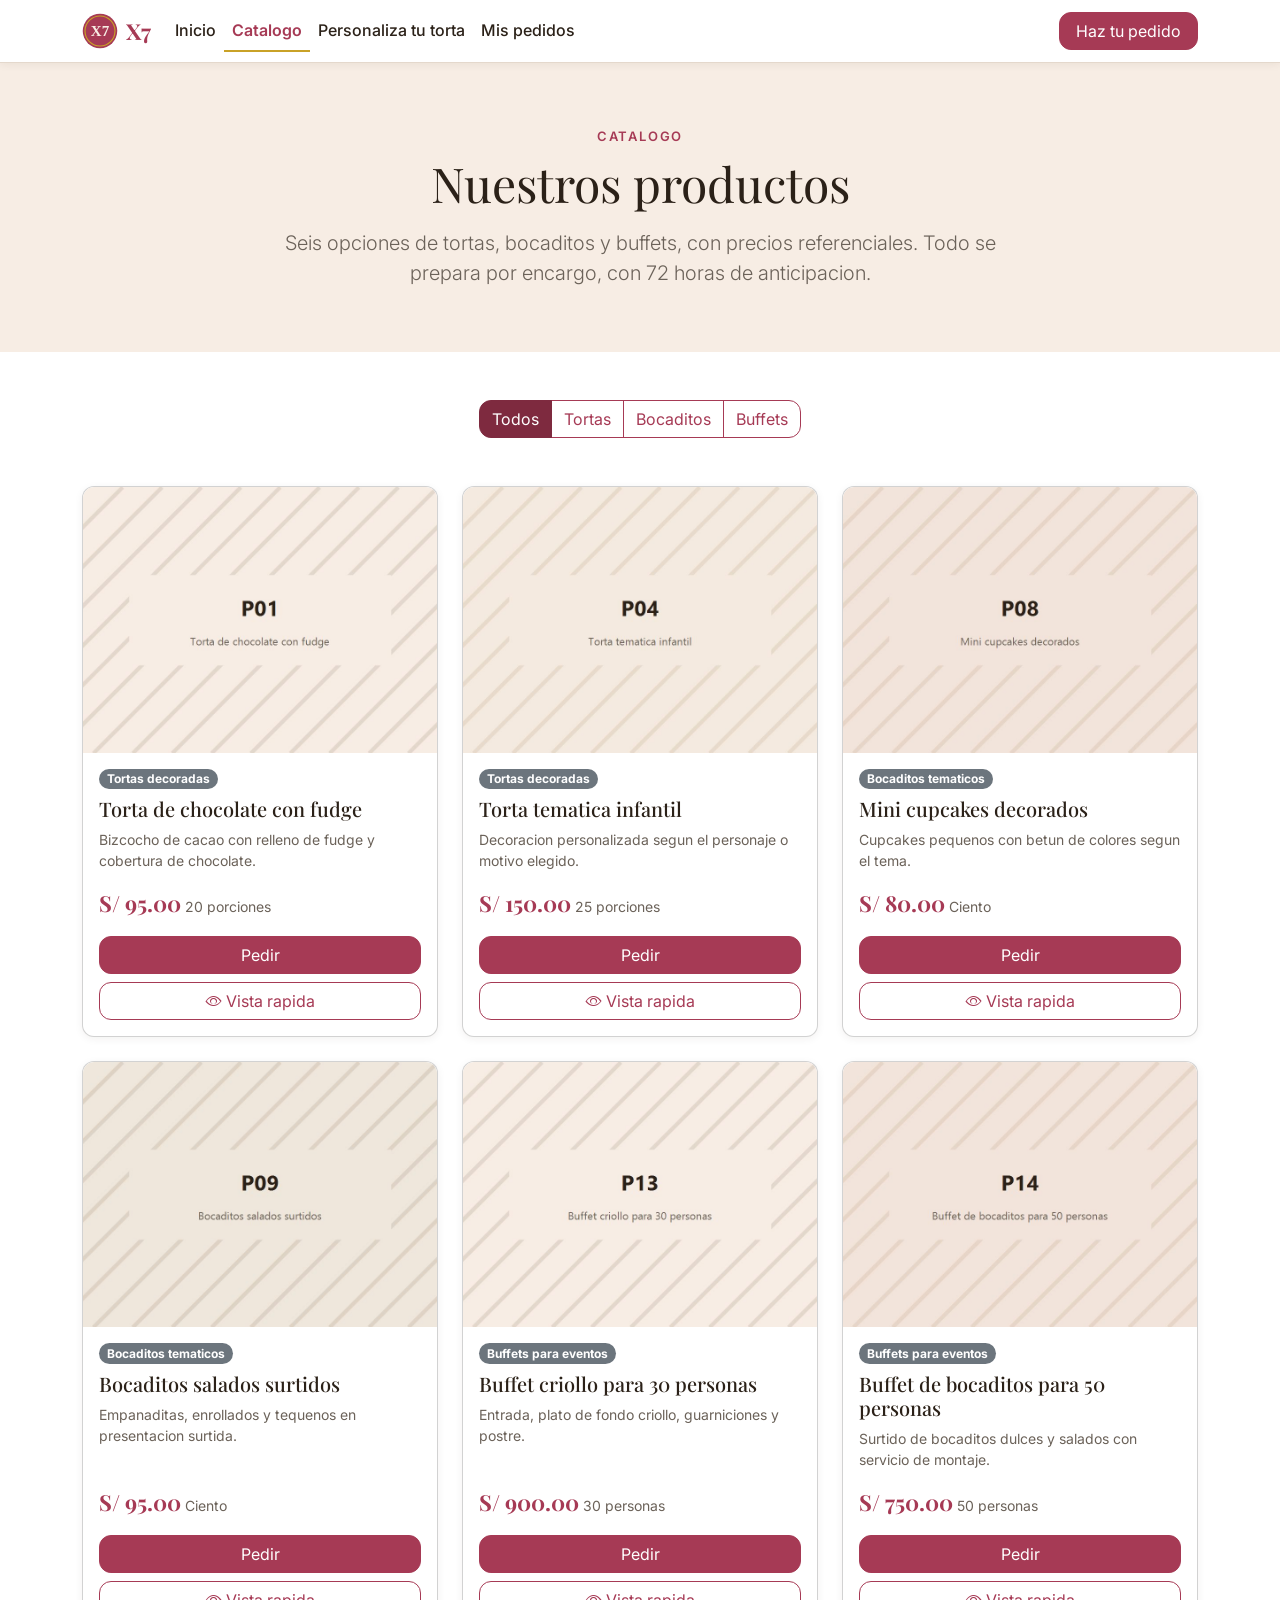
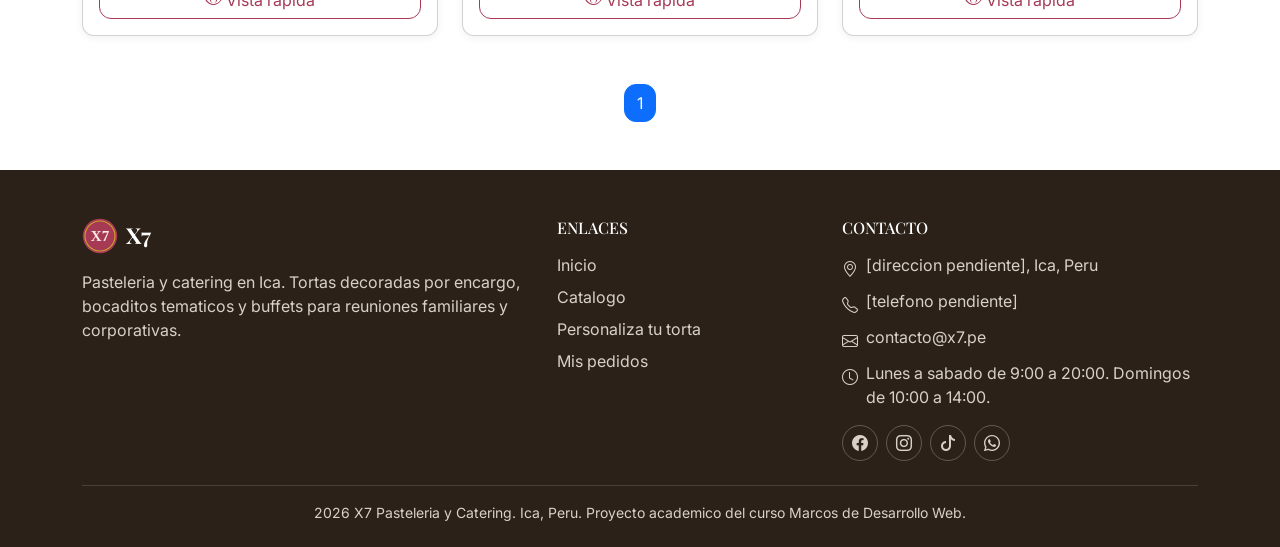
==== commit c4d32678: "cambia p07 por p09" ====
--- a/templates/catalogo.html
+++ b/templates/catalogo.html
@@ -1,15 +1,15 @@
 <!--
   ============================================================================
   Archivo:     templates/catalogo.html
-  Propósito:   Catálogo completo del sitio X7. Muestra los quince productos
-               de docs/datos-demo.md, permite filtrarlos por categoría y abre
-               una única ventana modal con el detalle del producto pulsado.
+  Propósito:   Catálogo del sitio X7. Muestra seis de los quince productos
+               de docs/datos-demo.md, dos por categoría, permite filtrarlos
+               y abre una única ventana modal con el detalle del pulsado.
   Integrante:  ______________________________
 
   Contiene dos secciones y una ventana modal:
     1. Encabezado de página
     2. Filtros y rejilla de productos, con paginación
-    Ventana modal de vista rápida, reutilizada por las quince tarjetas
+    Ventana modal de vista rápida, reutilizada por las seis tarjetas
 
   La cabecera, la barra de navegación y el pie son copia exacta de los
   archivos de templates/fragments/. No se editan aquí.
@@ -112,7 +112,7 @@
 
             <!-- Estilos de párrafo de Bootstrap: párrafo destacado y atenuado -->
             <p class="lead text-body-secondary mb-0">
-              Quince opciones de tortas, bocaditos y buffets, con precios referenciales.
+              Seis opciones de tortas, bocaditos y buffets, con precios referenciales.
               Todo se prepara por encargo, con 72 horas de anticipacion.
             </p>
 
@@ -142,9 +142,11 @@
           </div>
         </div>
 
-        <!-- Rejilla con los quince productos de docs/datos-demo.md.
-             Las quince tarjetas tienen la misma estructura y solo cambia el
-             contenido, para reemplazarlas por un th:each en el APF3. -->
+        <!-- Rejilla con seis de los quince productos de docs/datos-demo.md,
+             dos por categoria. Las seis tarjetas tienen la misma estructura y
+             solo cambia el contenido, para reemplazarlas por un th:each en el
+             APF3; entonces la lista vendra de la base de datos y volveran los
+             quince sin tocar el marcado. -->
         <div class="row row-cols-1 row-cols-sm-2 row-cols-lg-3 g-4">
 
           <!-- ============ Producto P01 ============ -->
@@ -194,99 +196,6 @@
             </div>
           </article>
 
-          <!-- ============ Producto P02 ============ -->
-          <article class="col" data-categoria="tortas">
-            <div class="card x7-tarjeta h-100 overflow-hidden">
-
-              <img class="card-img-top x7-imagen-4-3" src="../static/img/productos/p02.jpg"
-                   alt="Torta de tres leches cubierta con merengue italiano">
-
-              <div class="card-body d-flex flex-column">
-
-                <!-- Insignia con la categoria del producto -->
-                <span class="badge text-bg-secondary align-self-start mb-2">Tortas decoradas</span>
-
-                <h2 class="h5 card-title mb-2">Torta de tres leches</h2>
-
-                <!-- Estilos de parrafo de Bootstrap: texto pequeno y atenuado -->
-                <p class="card-text small text-body-secondary flex-grow-1">
-                  Bizcocho humedo banado en tres leches y merengue italiano.
-                </p>
-
-                <p class="mb-3">
-                  <span class="x7-precio">S/ 85.00</span>
-                  <span class="small text-body-secondary">20 porciones</span>
-                </p>
-
-                <div class="d-grid gap-2">
-                  <a class="btn btn-primary" href="personalizado.html">Pedir</a>
-
-                  <!-- Los atributos data- alimentan la unica ventana modal.
-                       main.js los lee con dataset cuando se pulsa el boton. -->
-                  <button class="btn btn-outline-primary" type="button"
-                          data-bs-toggle="modal" data-bs-target="#modal-producto"
-                          data-codigo="P02"
-                          data-nombre="Torta de tres leches"
-                          data-etiqueta="Tortas decoradas"
-                          data-descripcion="Bizcocho humedo banado en tres leches y merengue italiano."
-                          data-precio="S/ 85.00"
-                          data-presentacion="20 porciones"
-                          data-imagen="../static/img/productos/p02.jpg"
-                          data-alt="Torta de tres leches cubierta con merengue italiano">
-                    <i class="bi bi-eye me-1" aria-hidden="true"></i>Vista rapida
-                  </button>
-                </div>
-
-              </div>
-            </div>
-          </article>
-
-          <!-- ============ Producto P03 ============ -->
-          <article class="col" data-categoria="tortas">
-            <div class="card x7-tarjeta h-100 overflow-hidden">
-
-              <img class="card-img-top x7-imagen-4-3" src="../static/img/productos/p03.jpg"
-                   alt="Torta de vainilla con fresas frescas y crema chantilly">
-
-              <div class="card-body d-flex flex-column">
-
-                <!-- Insignia con la categoria del producto -->
-                <span class="badge text-bg-secondary align-self-start mb-2">Tortas decoradas</span>
-
-                <h2 class="h5 card-title mb-2">Torta de fresas con crema</h2>
-
-                <!-- Estilos de parrafo de Bootstrap: texto pequeno y atenuado -->
-                <p class="card-text small text-body-secondary flex-grow-1">
-                  Bizcocho de vainilla con fresas frescas y crema chantilly.
-                </p>
-
-                <p class="mb-3">
-                  <span class="x7-precio">S/ 110.00</span>
-                  <span class="small text-body-secondary">20 porciones</span>
-                </p>
-
-                <div class="d-grid gap-2">
-                  <a class="btn btn-primary" href="personalizado.html">Pedir</a>
-
-                  <!-- Los atributos data- alimentan la unica ventana modal.
-                       main.js los lee con dataset cuando se pulsa el boton. -->
-                  <button class="btn btn-outline-primary" type="button"
-                          data-bs-toggle="modal" data-bs-target="#modal-producto"
-                          data-codigo="P03"
-                          data-nombre="Torta de fresas con crema"
-                          data-etiqueta="Tortas decoradas"
-                          data-descripcion="Bizcocho de vainilla con fresas frescas y crema chantilly."
-                          data-precio="S/ 110.00"
-                          data-presentacion="20 porciones"
-                          data-imagen="../static/img/productos/p03.jpg"
-                          data-alt="Torta de vainilla con fresas frescas y crema chantilly">
-                    <i class="bi bi-eye me-1" aria-hidden="true"></i>Vista rapida
-                  </button>
-                </div>
-
-              </div>
-            </div>
-          </article>
 
           <!-- ============ Producto P04 ============ -->
           <article class="col" data-categoria="tortas">
@@ -335,147 +244,6 @@
             </div>
           </article>
 
-          <!-- ============ Producto P05 ============ -->
-          <article class="col" data-categoria="tortas">
-            <div class="card x7-tarjeta h-100 overflow-hidden">
-
-              <img class="card-img-top x7-imagen-4-3" src="../static/img/productos/p05.jpg"
-                   alt="Torta de dos pisos con acabado en fondant y detalles florales">
-
-              <div class="card-body d-flex flex-column">
-
-                <!-- Insignia con la categoria del producto -->
-                <span class="badge text-bg-secondary align-self-start mb-2">Tortas decoradas</span>
-
-                <h2 class="h5 card-title mb-2">Torta de dos pisos para matrimonio</h2>
-
-                <!-- Estilos de parrafo de Bootstrap: texto pequeno y atenuado -->
-                <p class="card-text small text-body-secondary flex-grow-1">
-                  Dos pisos con acabado en fondant y detalles florales.
-                </p>
-
-                <p class="mb-3">
-                  <span class="x7-precio">S/ 320.00</span>
-                  <span class="small text-body-secondary">50 porciones</span>
-                </p>
-
-                <div class="d-grid gap-2">
-                  <a class="btn btn-primary" href="personalizado.html">Pedir</a>
-
-                  <!-- Los atributos data- alimentan la unica ventana modal.
-                       main.js los lee con dataset cuando se pulsa el boton. -->
-                  <button class="btn btn-outline-primary" type="button"
-                          data-bs-toggle="modal" data-bs-target="#modal-producto"
-                          data-codigo="P05"
-                          data-nombre="Torta de dos pisos para matrimonio"
-                          data-etiqueta="Tortas decoradas"
-                          data-descripcion="Dos pisos con acabado en fondant y detalles florales."
-                          data-precio="S/ 320.00"
-                          data-presentacion="50 porciones"
-                          data-imagen="../static/img/productos/p05.jpg"
-                          data-alt="Torta de dos pisos con acabado en fondant y detalles florales">
-                    <i class="bi bi-eye me-1" aria-hidden="true"></i>Vista rapida
-                  </button>
-                </div>
-
-              </div>
-            </div>
-          </article>
-
-          <!-- ============ Producto P06 ============ -->
-          <article class="col" data-categoria="tortas">
-            <div class="card x7-tarjeta h-100 overflow-hidden">
-
-              <img class="card-img-top x7-imagen-4-3" src="../static/img/productos/p06.jpg"
-                   alt="Torta de zanahoria y nuez con cobertura de queso crema">
-
-              <div class="card-body d-flex flex-column">
-
-                <!-- Insignia con la categoria del producto -->
-                <span class="badge text-bg-secondary align-self-start mb-2">Tortas decoradas</span>
-
-                <h2 class="h5 card-title mb-2">Torta de zanahoria y nuez</h2>
-
-                <!-- Estilos de parrafo de Bootstrap: texto pequeno y atenuado -->
-                <p class="card-text small text-body-secondary flex-grow-1">
-                  Bizcocho especiado con cobertura de queso crema.
-                </p>
-
-                <p class="mb-3">
-                  <span class="x7-precio">S/ 90.00</span>
-                  <span class="small text-body-secondary">20 porciones</span>
-                </p>
-
-                <div class="d-grid gap-2">
-                  <a class="btn btn-primary" href="personalizado.html">Pedir</a>
-
-                  <!-- Los atributos data- alimentan la unica ventana modal.
-                       main.js los lee con dataset cuando se pulsa el boton. -->
-                  <button class="btn btn-outline-primary" type="button"
-                          data-bs-toggle="modal" data-bs-target="#modal-producto"
-                          data-codigo="P06"
-                          data-nombre="Torta de zanahoria y nuez"
-                          data-etiqueta="Tortas decoradas"
-                          data-descripcion="Bizcocho especiado con cobertura de queso crema."
-                          data-precio="S/ 90.00"
-                          data-presentacion="20 porciones"
-                          data-imagen="../static/img/productos/p06.jpg"
-                          data-alt="Torta de zanahoria y nuez con cobertura de queso crema">
-                    <i class="bi bi-eye me-1" aria-hidden="true"></i>Vista rapida
-                  </button>
-                </div>
-
-              </div>
-            </div>
-          </article>
-
-          <!-- ============ Producto P07 ============ -->
-          <article class="col" data-categoria="bocaditos">
-            <div class="card x7-tarjeta h-100 overflow-hidden">
-
-              <img class="card-img-top x7-imagen-4-3" src="../static/img/productos/p07.jpg"
-                   alt="Alfajores de maicena rellenos de manjar blanco">
-
-              <div class="card-body d-flex flex-column">
-
-                <!-- Insignia con la categoria del producto -->
-                <span class="badge text-bg-secondary align-self-start mb-2">Bocaditos tematicos</span>
-
-                <h2 class="h5 card-title mb-2">Alfajores de maicena</h2>
-
-                <!-- Estilos de parrafo de Bootstrap: texto pequeno y atenuado -->
-                <p class="card-text small text-body-secondary flex-grow-1">
-                  Alfajores rellenos de manjar blanco espolvoreados con azucar.
-                </p>
-
-                <p class="mb-3">
-                  <span class="x7-precio">S/ 45.00</span>
-                  <span class="small text-body-secondary">Ciento</span>
-                </p>
-
-                <div class="d-grid gap-2">
-                  <a class="btn btn-primary" href="personalizado.html">Pedir</a>
-
-                  <!-- Los atributos data- alimentan la unica ventana modal.
-                       main.js los lee con dataset cuando se pulsa el boton. -->
-                  <button class="btn btn-outline-primary" type="button"
-                          data-bs-toggle="modal" data-bs-target="#modal-producto"
-                          data-codigo="P07"
-                          data-nombre="Alfajores de maicena"
-                          data-etiqueta="Bocaditos tematicos"
-                          data-descripcion="Alfajores rellenos de manjar blanco espolvoreados con azucar."
-                          data-precio="S/ 45.00"
-                          data-presentacion="Ciento"
-                          data-imagen="../static/img/productos/p07.jpg"
-                          data-alt="Alfajores de maicena rellenos de manjar blanco">
-                    <i class="bi bi-eye me-1" aria-hidden="true"></i>Vista rapida
-                  </button>
-                </div>
-
-              </div>
-            </div>
-          </article>
-
           <!-- ============ Producto P08 ============ -->
           <article class="col" data-categoria="bocaditos">
             <div class="card x7-tarjeta h-100 overflow-hidden">
@@ -570,146 +338,6 @@
             </div>
           </article>
 
-          <!-- ============ Producto P10 ============ -->
-          <article class="col" data-categoria="bocaditos">
-            <div class="card x7-tarjeta h-100 overflow-hidden">
-
-              <img class="card-img-top x7-imagen-4-3" src="../static/img/productos/p10.jpg"
-                   alt="Brownies de chocolate cortados en porciones individuales">
-
-              <div class="card-body d-flex flex-column">
-
-                <!-- Insignia con la categoria del producto -->
-                <span class="badge text-bg-secondary align-self-start mb-2">Bocaditos tematicos</span>
-
-                <h2 class="h5 card-title mb-2">Brownies en porciones</h2>
-
-                <!-- Estilos de parrafo de Bootstrap: texto pequeno y atenuado -->
-                <p class="card-text small text-body-secondary flex-grow-1">
-                  Brownie de chocolate cortado en porciones individuales.
-                </p>
-
-                <p class="mb-3">
-                  <span class="x7-precio">S/ 60.00</span>
-                  <span class="small text-body-secondary">Ciento</span>
-                </p>
-
-                <div class="d-grid gap-2">
-                  <a class="btn btn-primary" href="personalizado.html">Pedir</a>
-
-                  <!-- Los atributos data- alimentan la unica ventana modal.
-                       main.js los lee con dataset cuando se pulsa el boton. -->
-                  <button class="btn btn-outline-primary" type="button"
-                          data-bs-toggle="modal" data-bs-target="#modal-producto"
-                          data-codigo="P10"
-                          data-nombre="Brownies en porciones"
-                          data-etiqueta="Bocaditos tematicos"
-                          data-descripcion="Brownie de chocolate cortado en porciones individuales."
-                          data-precio="S/ 60.00"
-                          data-presentacion="Ciento"
-                          data-imagen="../static/img/productos/p10.jpg"
-                          data-alt="Brownies de chocolate cortados en porciones individuales">
-                    <i class="bi bi-eye me-1" aria-hidden="true"></i>Vista rapida
-                  </button>
-                </div>
-
-              </div>
-            </div>
-          </article>
-
-          <!-- ============ Producto P11 ============ -->
-          <article class="col" data-categoria="bocaditos">
-            <div class="card x7-tarjeta h-100 overflow-hidden">
-
-              <img class="card-img-top x7-imagen-4-3" src="../static/img/productos/p11.jpg"
-                   alt="Cake pops tematicos banados en chocolate con decoracion">
-
-              <div class="card-body d-flex flex-column">
-
-                <!-- Insignia con la categoria del producto -->
-                <span class="badge text-bg-secondary align-self-start mb-2">Bocaditos tematicos</span>
-
-                <h2 class="h5 card-title mb-2">Cake pops tematicos</h2>
-
-                <!-- Estilos de parrafo de Bootstrap: texto pequeno y atenuado -->
-                <p class="card-text small text-body-secondary flex-grow-1">
-                  Esferas de bizcocho banadas en chocolate con decoracion tematica.
-                </p>
-
-                <p class="mb-3">
-                  <span class="x7-precio">S/ 90.00</span>
-                  <span class="small text-body-secondary">Ciento</span>
-                </p>
-
-                <div class="d-grid gap-2">
-                  <a class="btn btn-primary" href="personalizado.html">Pedir</a>
-
-                  <!-- Los atributos data- alimentan la unica ventana modal.
-                       main.js los lee con dataset cuando se pulsa el boton. -->
-                  <button class="btn btn-outline-primary" type="button"
-                          data-bs-toggle="modal" data-bs-target="#modal-producto"
-                          data-codigo="P11"
-                          data-nombre="Cake pops tematicos"
-                          data-etiqueta="Bocaditos tematicos"
-                          data-descripcion="Esferas de bizcocho banadas en chocolate con decoracion tematica."
-                          data-precio="S/ 90.00"
-                          data-presentacion="Ciento"
-                          data-imagen="../static/img/productos/p11.jpg"
-                          data-alt="Cake pops tematicos banados en chocolate con decoracion">
-                    <i class="bi bi-eye me-1" aria-hidden="true"></i>Vista rapida
-                  </button>
-                </div>
-
-              </div>
-            </div>
-          </article>
-
-          <!-- ============ Producto P12 ============ -->
-          <article class="col" data-categoria="bocaditos">
-            <div class="card x7-tarjeta h-100 overflow-hidden">
-
-              <img class="card-img-top x7-imagen-4-3" src="../static/img/productos/p12.jpg"
-                   alt="Mesa dulce completa montada con surtido de bocaditos">
-
-              <div class="card-body d-flex flex-column">
-
-                <!-- Insignia con la categoria del producto -->
-                <span class="badge text-bg-secondary align-self-start mb-2">Bocaditos tematicos</span>
-
-                <h2 class="h5 card-title mb-2">Mesa dulce completa</h2>
-
-                <!-- Estilos de parrafo de Bootstrap: texto pequeno y atenuado -->
-                <p class="card-text small text-body-secondary flex-grow-1">
-                  Montaje de mesa dulce con surtido de bocaditos y ambientacion.
-                </p>
-
-                <p class="mb-3">
-                  <span class="x7-precio">S/ 450.00</span>
-                  <span class="small text-body-secondary">Evento</span>
-                </p>
-
-                <div class="d-grid gap-2">
-                  <a class="btn btn-primary" href="personalizado.html">Pedir</a>
-
-                  <!-- Los atributos data- alimentan la unica ventana modal.
-                       main.js los lee con dataset cuando se pulsa el boton. -->
-                  <button class="btn btn-outline-primary" type="button"
-                          data-bs-toggle="modal" data-bs-target="#modal-producto"
-                          data-codigo="P12"
-                          data-nombre="Mesa dulce completa"
-                          data-etiqueta="Bocaditos tematicos"
-                          data-descripcion="Montaje de mesa dulce con surtido de bocaditos y ambientacion."
-                          data-precio="S/ 450.00"
-                          data-presentacion="Evento"
-                          data-imagen="../static/img/productos/p12.jpg"
-                          data-alt="Mesa dulce completa montada con surtido de bocaditos">
-                    <i class="bi bi-eye me-1" aria-hidden="true"></i>Vista rapida
-                  </button>
-                </div>
-
-              </div>
-            </div>
-          </article>
 
           <!-- ============ Producto P13 ============ -->
           <article class="col" data-categoria="buffets">
@@ -805,64 +433,16 @@
             </div>
           </article>
 
-          <!-- ============ Producto P15 ============ -->
-          <article class="col" data-categoria="buffets">
-            <div class="card x7-tarjeta h-100 overflow-hidden">
-
-              <img class="card-img-top x7-imagen-4-3" src="../static/img/productos/p15.jpg"
-                   alt="Desayuno buffet corporativo con panaderia, frutas y jugos">
-
-              <div class="card-body d-flex flex-column">
-
-                <!-- Insignia con la categoria del producto -->
-                <span class="badge text-bg-secondary align-self-start mb-2">Buffets para eventos</span>
-
-                <h2 class="h5 card-title mb-2">Desayuno buffet corporativo</h2>
-
-                <!-- Estilos de parrafo de Bootstrap: texto pequeno y atenuado -->
-                <p class="card-text small text-body-secondary flex-grow-1">
-                  Panaderia, embutidos, frutas, jugos e infusiones.
-                </p>
-
-                <p class="mb-3">
-                  <span class="x7-precio">S/ 620.00</span>
-                  <span class="small text-body-secondary">25 personas</span>
-                </p>
-
-                <div class="d-grid gap-2">
-                  <a class="btn btn-primary" href="personalizado.html">Pedir</a>
-
-                  <!-- Los atributos data- alimentan la unica ventana modal.
-                       main.js los lee con dataset cuando se pulsa el boton. -->
-                  <button class="btn btn-outline-primary" type="button"
-                          data-bs-toggle="modal" data-bs-target="#modal-producto"
-                          data-codigo="P15"
-                          data-nombre="Desayuno buffet corporativo"
-                          data-etiqueta="Buffets para eventos"
-                          data-descripcion="Panaderia, embutidos, frutas, jugos e infusiones."
-                          data-precio="S/ 620.00"
-                          data-presentacion="25 personas"
-                          data-imagen="../static/img/productos/p15.jpg"
-                          data-alt="Desayuno buffet corporativo con panaderia, frutas y jugos">
-                    <i class="bi bi-eye me-1" aria-hidden="true"></i>Vista rapida
-                  </button>
-                </div>
-
-              </div>
-            </div>
-          </article>
-
-        </div>
-
-        <!-- Paginación de Bootstrap. Decorativa en esta etapa: se muestra
-             con elementos span, no con enlaces, para no dejar enlaces sin
-             destino. En el APF3 apuntará a las páginas reales. -->
+        </div>
+
+        <!-- Paginación de Bootstrap. Con seis productos solo hay una página,
+             así que se muestra únicamente su número. Va en un elemento span y
+             no en un enlace, porque no hay ninguna otra página a la que
+             apuntar. En el APF3, cuando el catálogo vuelva a quince, se
+             añadirán las demás. -->
         <nav class="mt-5" aria-label="Paginacion del catalogo">
           <ul class="pagination justify-content-center mb-0">
-            <li class="page-item disabled"><span class="page-link">Anterior</span></li>
             <li class="page-item active" aria-current="page"><span class="page-link">1</span></li>
-            <li class="page-item disabled"><span class="page-link">2</span></li>
-            <li class="page-item disabled"><span class="page-link">Siguiente</span></li>
           </ul>
         </nav>
 
@@ -872,7 +452,7 @@
 
     <!-- ====================================================================
          Ventana modal de vista rápida
-         Una sola ventana para los quince productos. Al pulsar un botón
+         Una sola ventana para las seis tarjetas. Al pulsar un botón
          "Vista rapida", main.js lee los atributos data- de ese botón y
          escribe sus valores aquí dentro.
          ==================================================================== -->
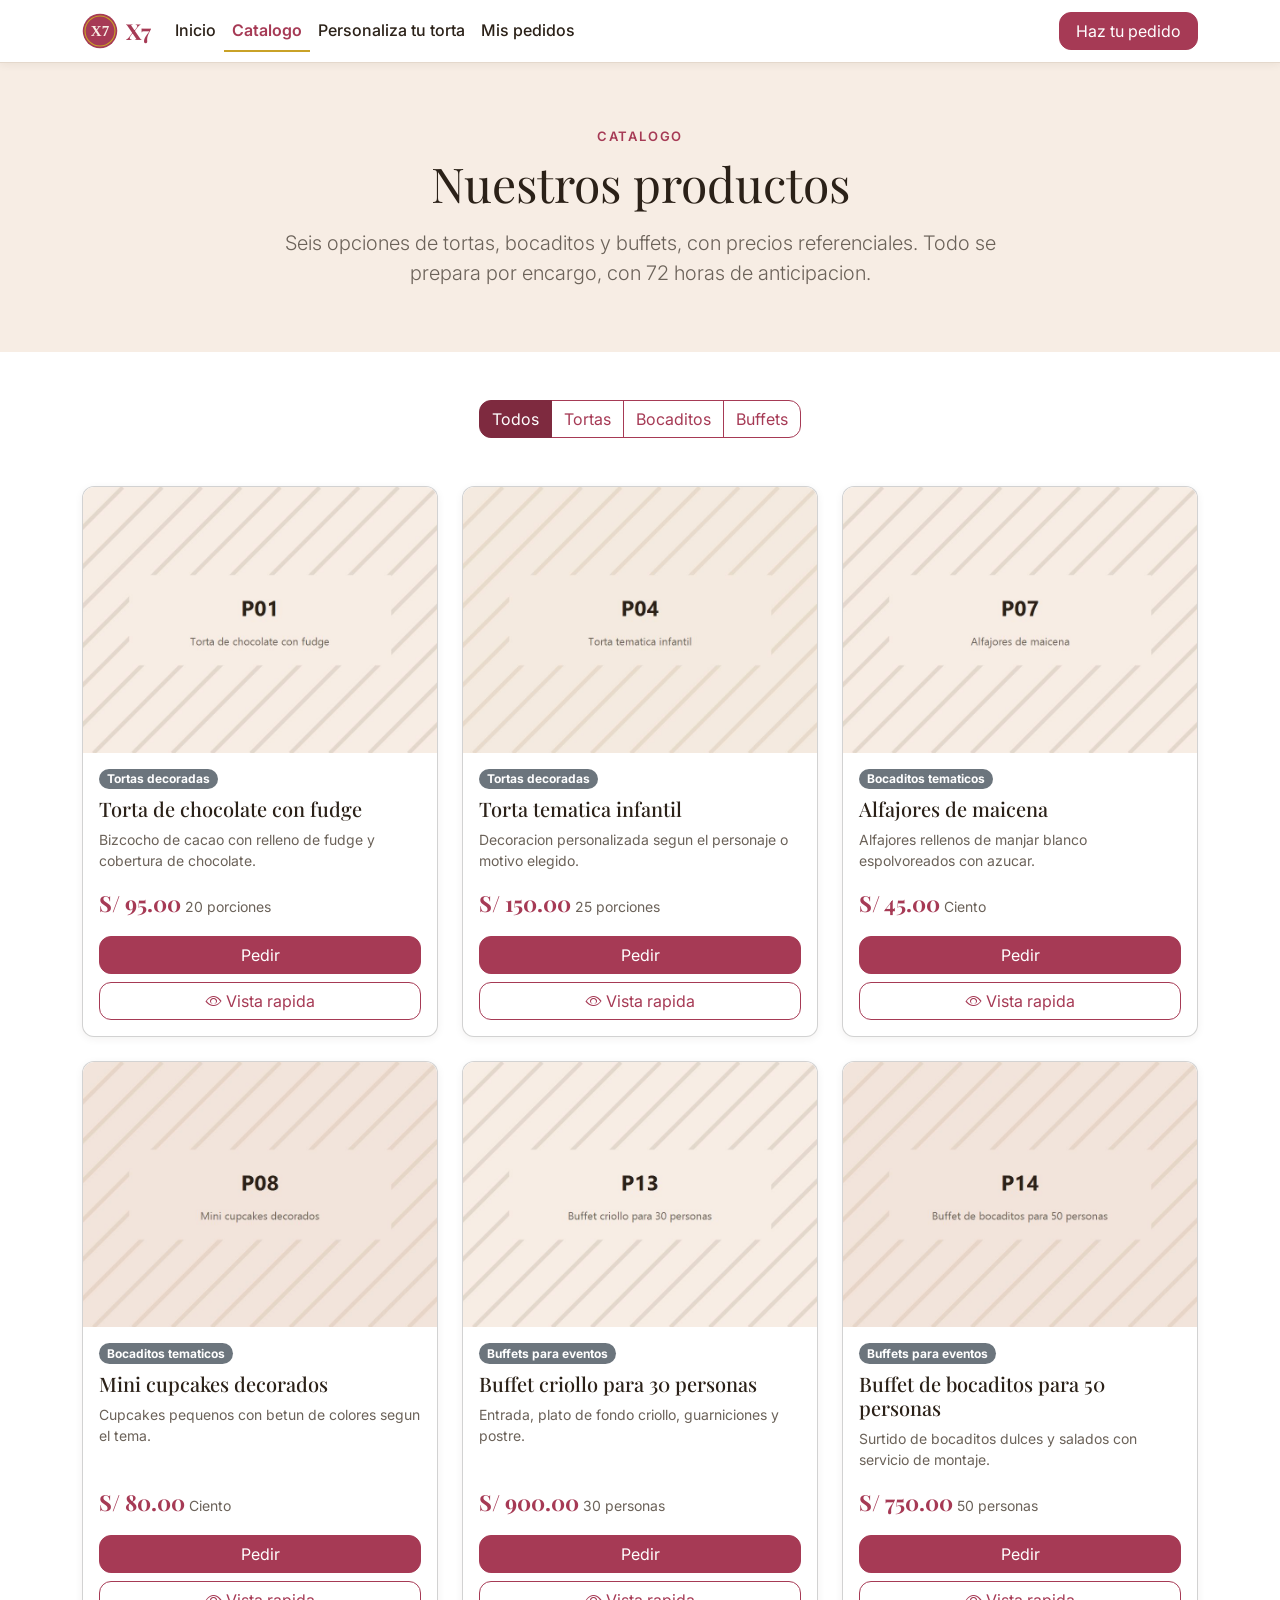
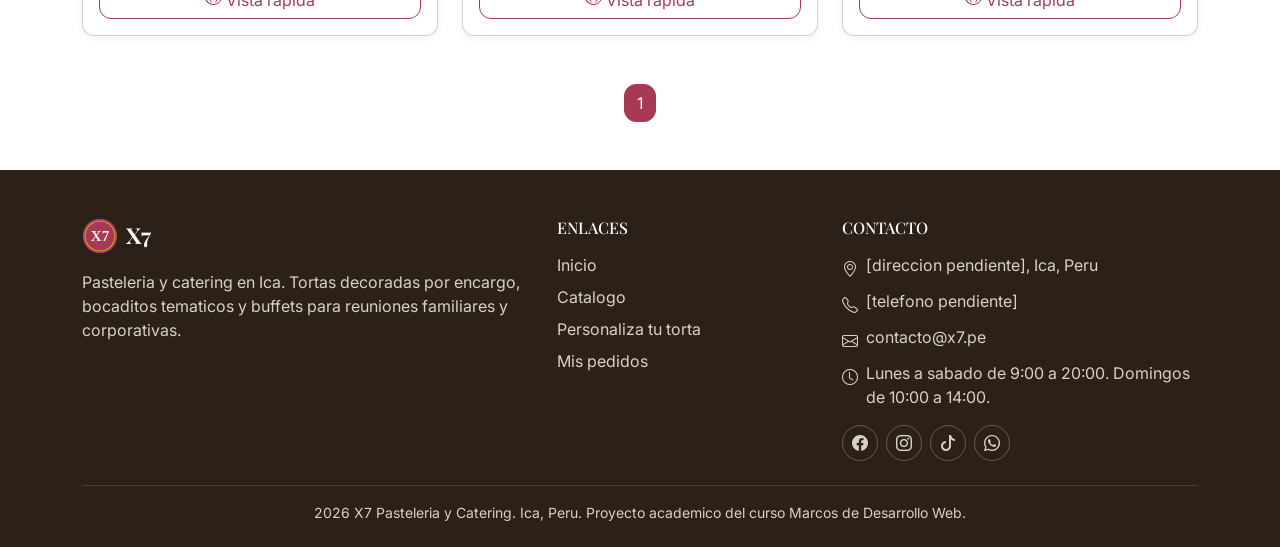
==== commit cb7007a6: "devuelve paginacion de una pagina" ====
--- a/templates/catalogo.html
+++ b/templates/catalogo.html
@@ -244,6 +244,53 @@
             </div>
           </article>
 
+          <!-- ============ Producto P07 ============ -->
+          <article class="col" data-categoria="bocaditos">
+            <div class="card x7-tarjeta h-100 overflow-hidden">
+
+              <img class="card-img-top x7-imagen-4-3" src="../static/img/productos/p07.jpg"
+                   alt="Alfajores de maicena rellenos de manjar blanco">
+
+              <div class="card-body d-flex flex-column">
+
+                <!-- Insignia con la categoria del producto -->
+                <span class="badge text-bg-secondary align-self-start mb-2">Bocaditos tematicos</span>
+
+                <h2 class="h5 card-title mb-2">Alfajores de maicena</h2>
+
+                <!-- Estilos de parrafo de Bootstrap: texto pequeno y atenuado -->
+                <p class="card-text small text-body-secondary flex-grow-1">
+                  Alfajores rellenos de manjar blanco espolvoreados con azucar.
+                </p>
+
+                <p class="mb-3">
+                  <span class="x7-precio">S/ 45.00</span>
+                  <span class="small text-body-secondary">Ciento</span>
+                </p>
+
+                <div class="d-grid gap-2">
+                  <a class="btn btn-primary" href="personalizado.html">Pedir</a>
+
+                  <!-- Los atributos data- alimentan la unica ventana modal.
+                       main.js los lee con dataset cuando se pulsa el boton. -->
+                  <button class="btn btn-outline-primary" type="button"
+                          data-bs-toggle="modal" data-bs-target="#modal-producto"
+                          data-codigo="P07"
+                          data-nombre="Alfajores de maicena"
+                          data-etiqueta="Bocaditos tematicos"
+                          data-descripcion="Alfajores rellenos de manjar blanco espolvoreados con azucar."
+                          data-precio="S/ 45.00"
+                          data-presentacion="Ciento"
+                          data-imagen="../static/img/productos/p07.jpg"
+                          data-alt="Alfajores de maicena rellenos de manjar blanco">
+                    <i class="bi bi-eye me-1" aria-hidden="true"></i>Vista rapida
+                  </button>
+                </div>
+
+              </div>
+            </div>
+          </article>
+
           <!-- ============ Producto P08 ============ -->
           <article class="col" data-categoria="bocaditos">
             <div class="card x7-tarjeta h-100 overflow-hidden">
@@ -291,53 +338,6 @@
             </div>
           </article>
 
-          <!-- ============ Producto P09 ============ -->
-          <article class="col" data-categoria="bocaditos">
-            <div class="card x7-tarjeta h-100 overflow-hidden">
-
-              <img class="card-img-top x7-imagen-4-3" src="../static/img/productos/p09.jpg"
-                   alt="Bandeja de empanaditas, enrollados y tequenos surtidos">
-
-              <div class="card-body d-flex flex-column">
-
-                <!-- Insignia con la categoria del producto -->
-                <span class="badge text-bg-secondary align-self-start mb-2">Bocaditos tematicos</span>
-
-                <h2 class="h5 card-title mb-2">Bocaditos salados surtidos</h2>
-
-                <!-- Estilos de parrafo de Bootstrap: texto pequeno y atenuado -->
-                <p class="card-text small text-body-secondary flex-grow-1">
-                  Empanaditas, enrollados y tequenos en presentacion surtida.
-                </p>
-
-                <p class="mb-3">
-                  <span class="x7-precio">S/ 95.00</span>
-                  <span class="small text-body-secondary">Ciento</span>
-                </p>
-
-                <div class="d-grid gap-2">
-                  <a class="btn btn-primary" href="personalizado.html">Pedir</a>
-
-                  <!-- Los atributos data- alimentan la unica ventana modal.
-                       main.js los lee con dataset cuando se pulsa el boton. -->
-                  <button class="btn btn-outline-primary" type="button"
-                          data-bs-toggle="modal" data-bs-target="#modal-producto"
-                          data-codigo="P09"
-                          data-nombre="Bocaditos salados surtidos"
-                          data-etiqueta="Bocaditos tematicos"
-                          data-descripcion="Empanaditas, enrollados y tequenos en presentacion surtida."
-                          data-precio="S/ 95.00"
-                          data-presentacion="Ciento"
-                          data-imagen="../static/img/productos/p09.jpg"
-                          data-alt="Bandeja de empanaditas, enrollados y tequenos surtidos">
-                    <i class="bi bi-eye me-1" aria-hidden="true"></i>Vista rapida
-                  </button>
-                </div>
-
-              </div>
-            </div>
-          </article>
-
 
           <!-- ============ Producto P13 ============ -->
           <article class="col" data-categoria="buffets">
--- a/static/css/estilos.css
+++ b/static/css/estilos.css
@@ -92,6 +92,14 @@
 }
 
 
+/* Paginación del catálogo. Sin esto, la página activa saldría del azul que
+   Bootstrap trae por defecto, que no es el color de la marca. */
+.pagination {
+  --bs-pagination-active-bg: var(--x7-primario);
+  --bs-pagination-active-border-color: var(--x7-primario);
+}
+
+
 /* --------------------------------------------------------------------------
    3. Tipografía
    -------------------------------------------------------------------------- */
@@ -228,13 +236,13 @@
 
 
 /* --------------------------------------------------------------------------
-   9. Iconos, pasos y estrellas
+   9. Iconos y pasos
    La forma redonda y el centrado los ponen las clases de Bootstrap
    rounded-circle, d-inline-flex, align-items-center y justify-content-center.
    Aquí solo van el tamaño y los colores.
    -------------------------------------------------------------------------- */
 
-/* Círculo grande con un icono dentro, en Cómo funciona y en Testimonios */
+/* Círculo grande con un icono dentro, en la sección Cómo funciona */
 .x7-icono-circulo {
   width: 3.5rem;
   height: 3.5rem;
@@ -254,12 +262,6 @@
   font-weight: 600;
 }
 
-/* Estrellas de los testimonios */
-.x7-estrellas {
-  color: var(--x7-acento);
-  letter-spacing: 0.1em;
-}
-
 
 /* --------------------------------------------------------------------------
    10. Pie de página
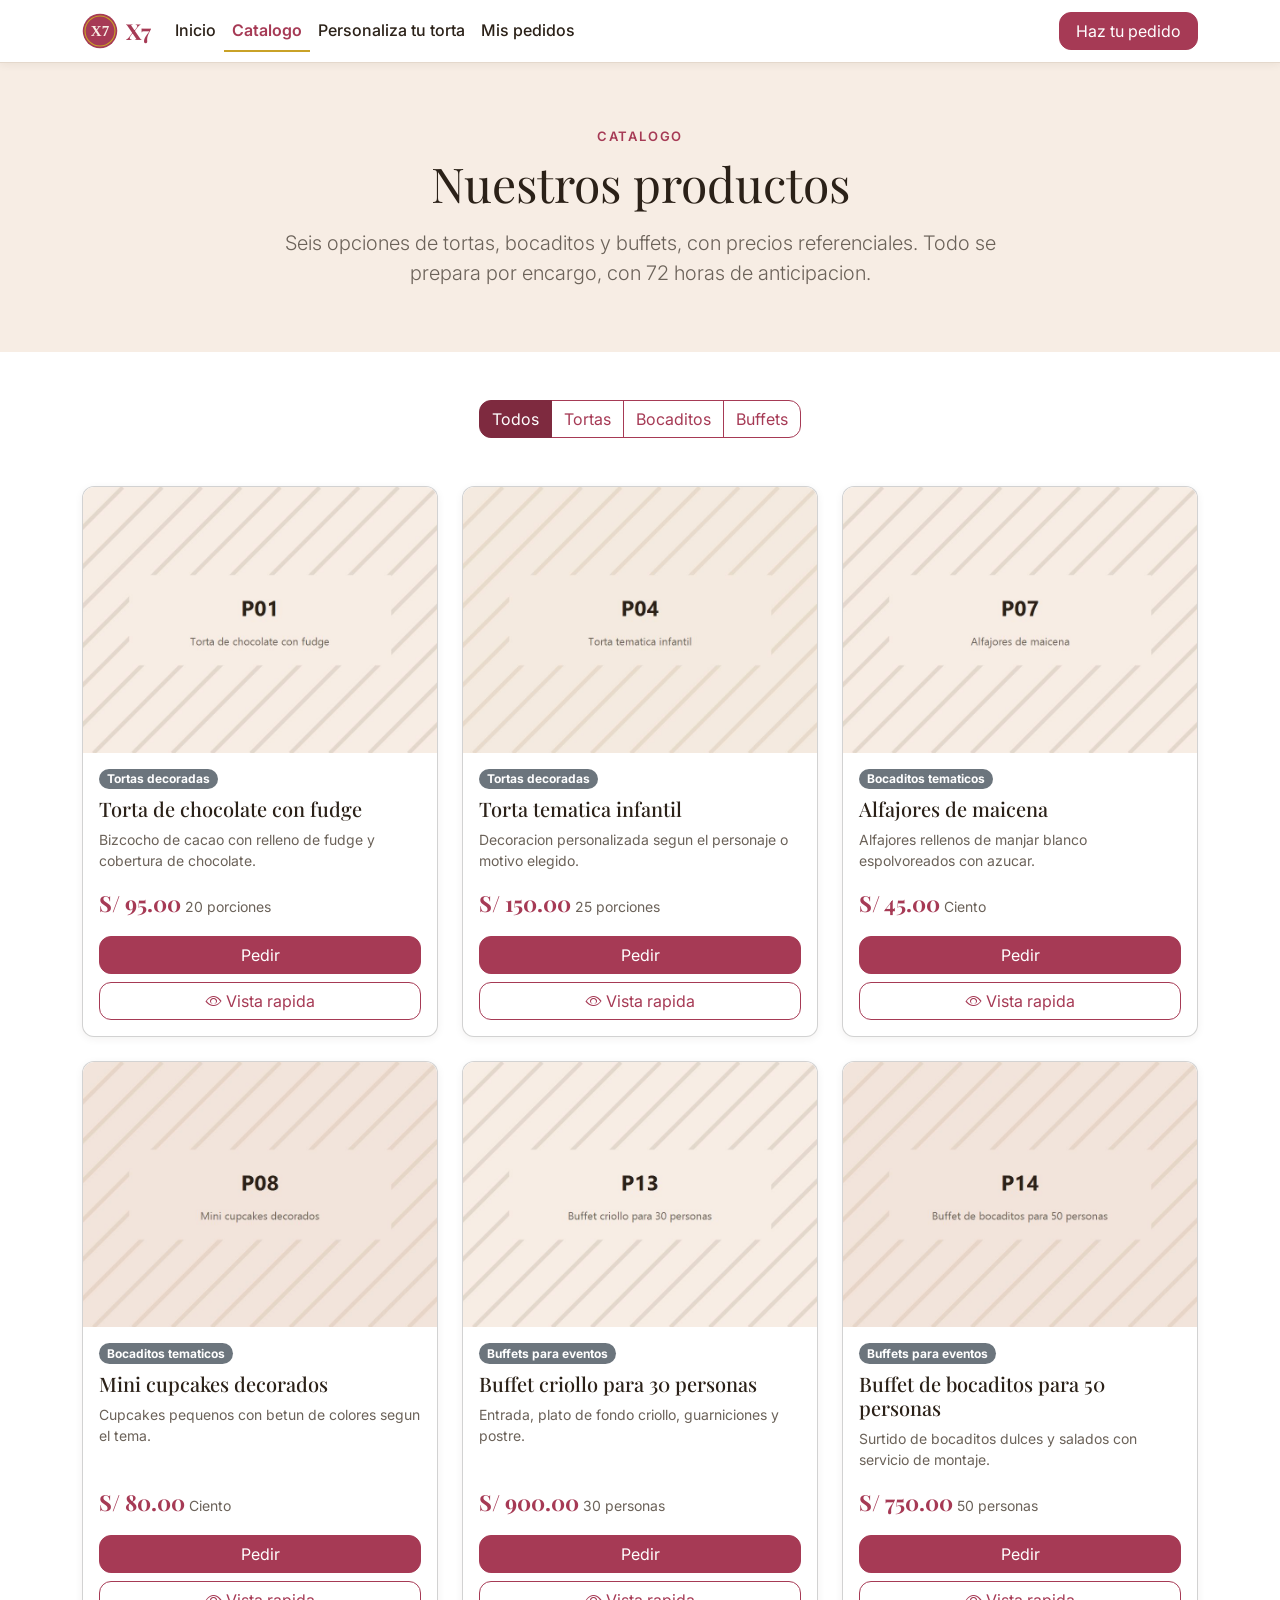
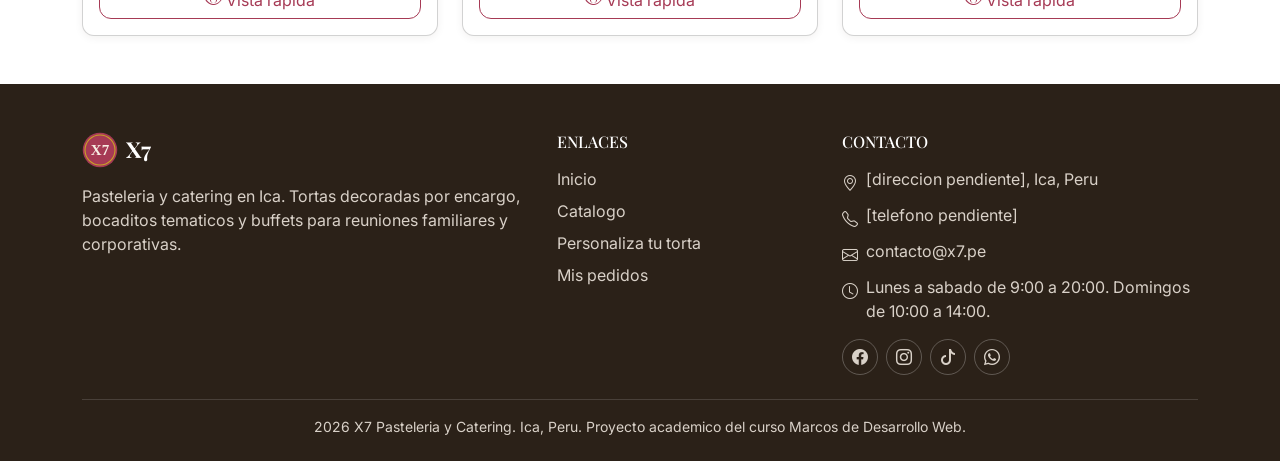
==== commit eb6d2f6a: "catalogo de nueve a seis" ====
--- a/templates/catalogo.html
+++ b/templates/catalogo.html
@@ -8,7 +8,7 @@
 
   Contiene dos secciones y una ventana modal:
     1. Encabezado de página
-    2. Filtros y rejilla de productos, con paginación
+    2. Filtros y rejilla de productos
     Ventana modal de vista rápida, reutilizada por las seis tarjetas
 
   La cabecera, la barra de navegación y el pie son copia exacta de los
@@ -433,18 +433,8 @@
             </div>
           </article>
 
-        </div>
-
-        <!-- Paginación de Bootstrap. Con seis productos solo hay una página,
-             así que se muestra únicamente su número. Va en un elemento span y
-             no en un enlace, porque no hay ninguna otra página a la que
-             apuntar. En el APF3, cuando el catálogo vuelva a quince, se
-             añadirán las demás. -->
-        <nav class="mt-5" aria-label="Paginacion del catalogo">
-          <ul class="pagination justify-content-center mb-0">
-            <li class="page-item active" aria-current="page"><span class="page-link">1</span></li>
-          </ul>
-        </nav>
+
+        </div>
 
       </div>
     </section>
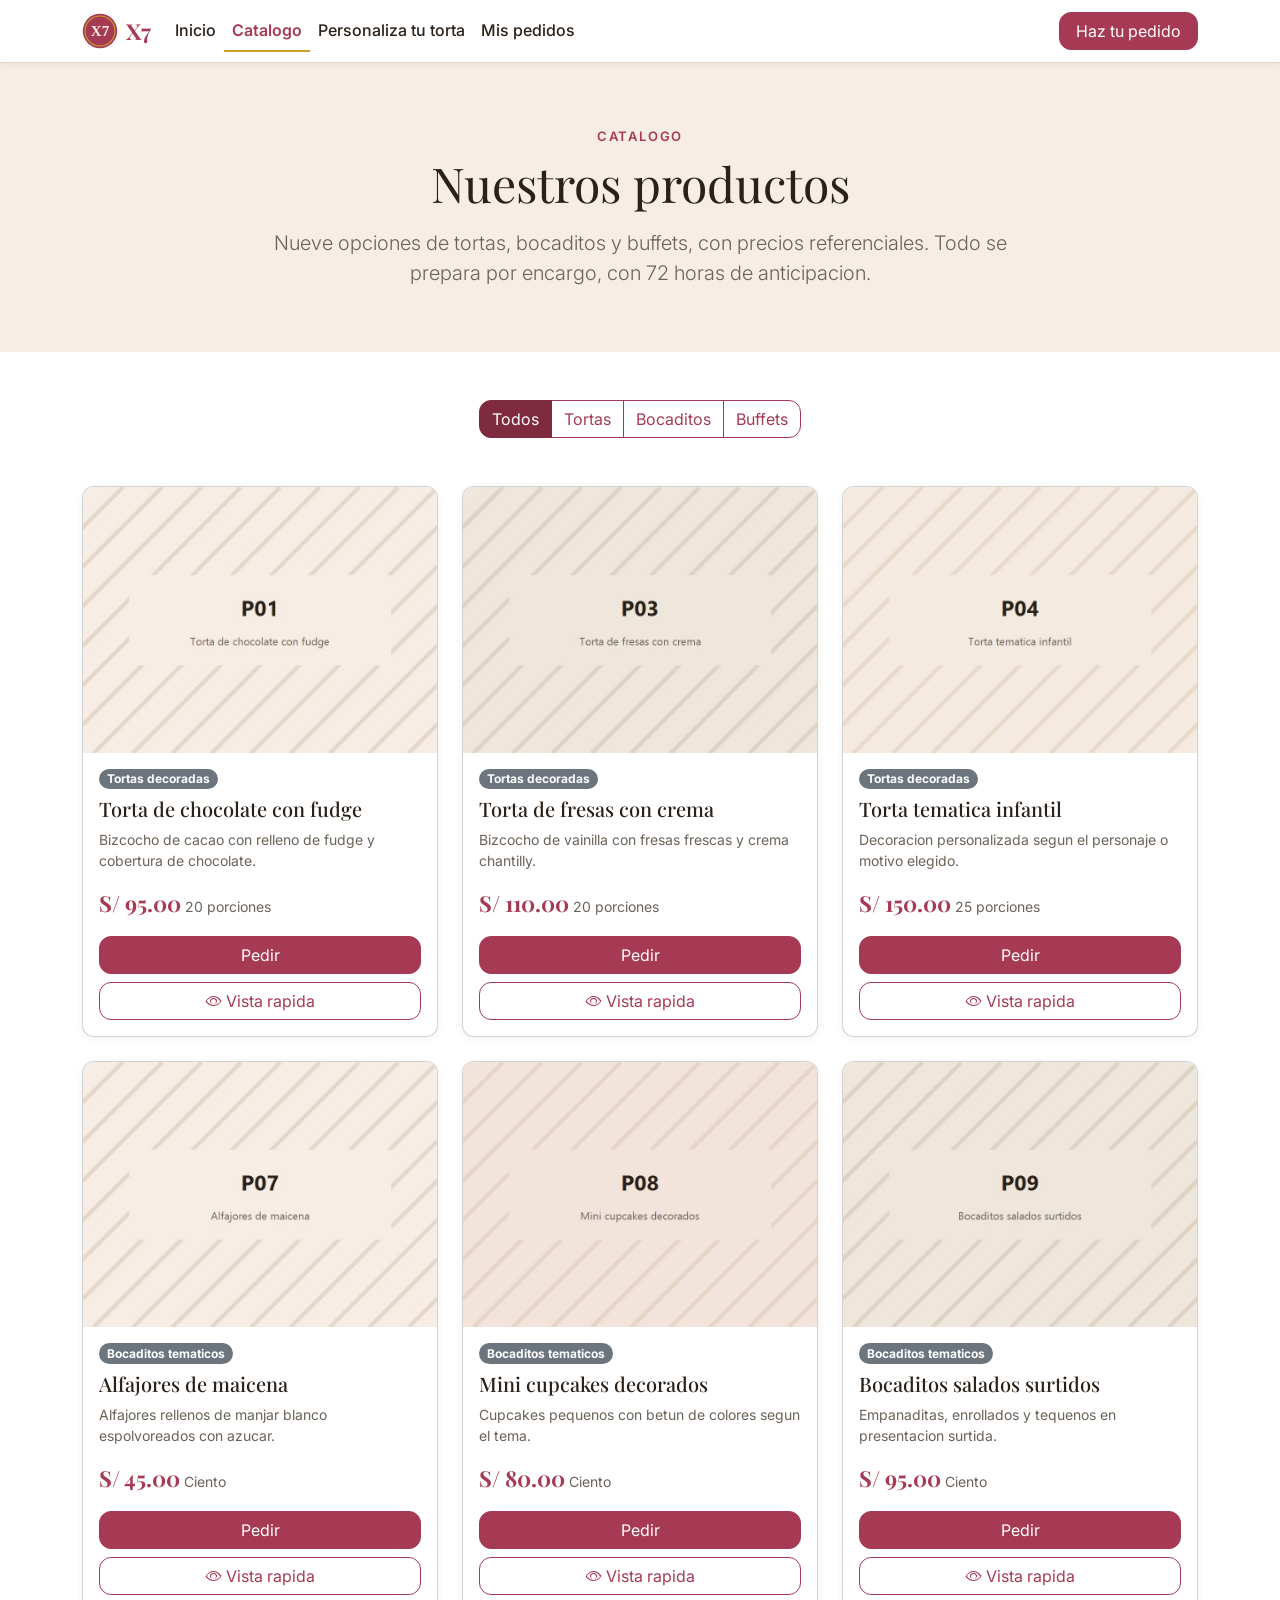
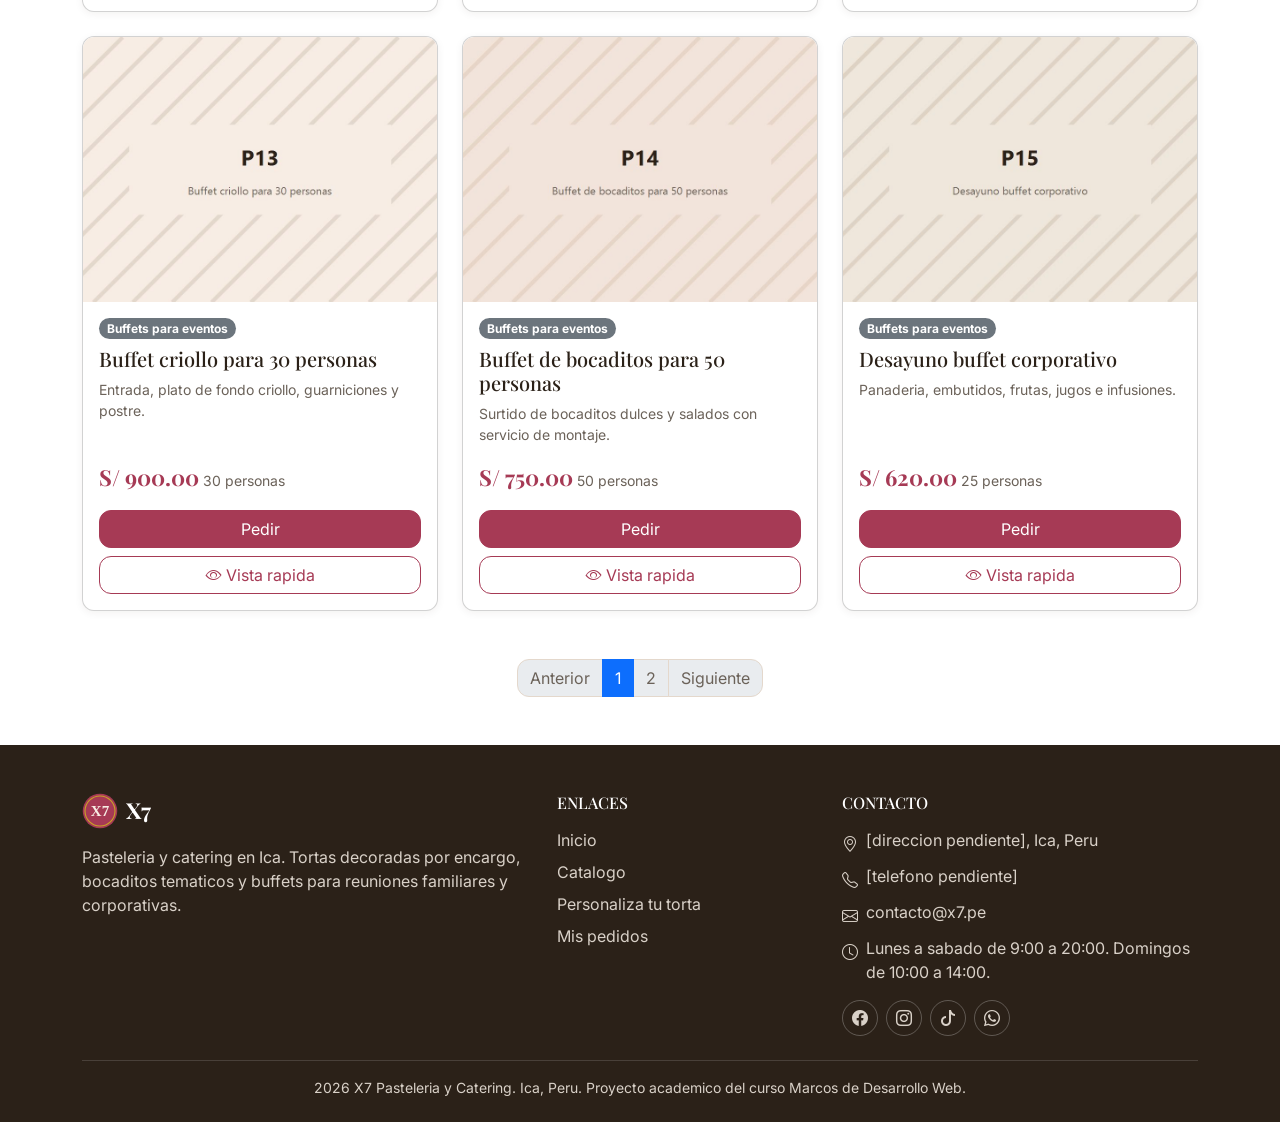
==== commit 1e3e834a: "catalogo de quince a nueve" ====
--- a/templates/catalogo.html
+++ b/templates/catalogo.html
@@ -1,15 +1,15 @@
 <!--
   ============================================================================
   Archivo:     templates/catalogo.html
-  Propósito:   Catálogo del sitio X7. Muestra seis de los quince productos
-               de docs/datos-demo.md, dos por categoría, permite filtrarlos
+  Propósito:   Catálogo del sitio X7. Muestra nueve de los quince productos
+               de docs/datos-demo.md, tres por categoría, permite filtrarlos
                y abre una única ventana modal con el detalle del pulsado.
   Integrante:  ______________________________
 
   Contiene dos secciones y una ventana modal:
     1. Encabezado de página
-    2. Filtros y rejilla de productos
-    Ventana modal de vista rápida, reutilizada por las seis tarjetas
+    2. Filtros y rejilla de productos, con paginación
+    Ventana modal de vista rápida, reutilizada por las nueve tarjetas
 
   La cabecera, la barra de navegación y el pie son copia exacta de los
   archivos de templates/fragments/. No se editan aquí.
@@ -112,7 +112,7 @@
 
             <!-- Estilos de párrafo de Bootstrap: párrafo destacado y atenuado -->
             <p class="lead text-body-secondary mb-0">
-              Seis opciones de tortas, bocaditos y buffets, con precios referenciales.
+              Nueve opciones de tortas, bocaditos y buffets, con precios referenciales.
               Todo se prepara por encargo, con 72 horas de anticipacion.
             </p>
 
@@ -142,8 +142,8 @@
           </div>
         </div>
 
-        <!-- Rejilla con seis de los quince productos de docs/datos-demo.md,
-             dos por categoria. Las seis tarjetas tienen la misma estructura y
+        <!-- Rejilla con nueve de los quince productos de docs/datos-demo.md,
+             tres por categoria. Las nueve tarjetas tienen la misma estructura y
              solo cambia el contenido, para reemplazarlas por un th:each en el
              APF3; entonces la lista vendra de la base de datos y volveran los
              quince sin tocar el marcado. -->
@@ -196,6 +196,52 @@
             </div>
           </article>
 
+          <!-- ============ Producto P03 ============ -->
+          <article class="col" data-categoria="tortas">
+            <div class="card x7-tarjeta h-100 overflow-hidden">
+
+              <img class="card-img-top x7-imagen-4-3" src="../static/img/productos/p03.jpg"
+                   alt="Torta de vainilla con fresas frescas y crema chantilly">
+
+              <div class="card-body d-flex flex-column">
+
+                <!-- Insignia con la categoria del producto -->
+                <span class="badge text-bg-secondary align-self-start mb-2">Tortas decoradas</span>
+
+                <h2 class="h5 card-title mb-2">Torta de fresas con crema</h2>
+
+                <!-- Estilos de parrafo de Bootstrap: texto pequeno y atenuado -->
+                <p class="card-text small text-body-secondary flex-grow-1">
+                  Bizcocho de vainilla con fresas frescas y crema chantilly.
+                </p>
+
+                <p class="mb-3">
+                  <span class="x7-precio">S/ 110.00</span>
+                  <span class="small text-body-secondary">20 porciones</span>
+                </p>
+
+                <div class="d-grid gap-2">
+                  <a class="btn btn-primary" href="personalizado.html">Pedir</a>
+
+                  <!-- Los atributos data- alimentan la unica ventana modal.
+                       main.js los lee con dataset cuando se pulsa el boton. -->
+                  <button class="btn btn-outline-primary" type="button"
+                          data-bs-toggle="modal" data-bs-target="#modal-producto"
+                          data-codigo="P03"
+                          data-nombre="Torta de fresas con crema"
+                          data-etiqueta="Tortas decoradas"
+                          data-descripcion="Bizcocho de vainilla con fresas frescas y crema chantilly."
+                          data-precio="S/ 110.00"
+                          data-presentacion="20 porciones"
+                          data-imagen="../static/img/productos/p03.jpg"
+                          data-alt="Torta de vainilla con fresas frescas y crema chantilly">
+                    <i class="bi bi-eye me-1" aria-hidden="true"></i>Vista rapida
+                  </button>
+                </div>
+
+              </div>
+            </div>
+          </article>
 
           <!-- ============ Producto P04 ============ -->
           <article class="col" data-categoria="tortas">
@@ -338,6 +384,52 @@
             </div>
           </article>
 
+          <!-- ============ Producto P09 ============ -->
+          <article class="col" data-categoria="bocaditos">
+            <div class="card x7-tarjeta h-100 overflow-hidden">
+
+              <img class="card-img-top x7-imagen-4-3" src="../static/img/productos/p09.jpg"
+                   alt="Bandeja de empanaditas, enrollados y tequenos surtidos">
+
+              <div class="card-body d-flex flex-column">
+
+                <!-- Insignia con la categoria del producto -->
+                <span class="badge text-bg-secondary align-self-start mb-2">Bocaditos tematicos</span>
+
+                <h2 class="h5 card-title mb-2">Bocaditos salados surtidos</h2>
+
+                <!-- Estilos de parrafo de Bootstrap: texto pequeno y atenuado -->
+                <p class="card-text small text-body-secondary flex-grow-1">
+                  Empanaditas, enrollados y tequenos en presentacion surtida.
+                </p>
+
+                <p class="mb-3">
+                  <span class="x7-precio">S/ 95.00</span>
+                  <span class="small text-body-secondary">Ciento</span>
+                </p>
+
+                <div class="d-grid gap-2">
+                  <a class="btn btn-primary" href="personalizado.html">Pedir</a>
+
+                  <!-- Los atributos data- alimentan la unica ventana modal.
+                       main.js los lee con dataset cuando se pulsa el boton. -->
+                  <button class="btn btn-outline-primary" type="button"
+                          data-bs-toggle="modal" data-bs-target="#modal-producto"
+                          data-codigo="P09"
+                          data-nombre="Bocaditos salados surtidos"
+                          data-etiqueta="Bocaditos tematicos"
+                          data-descripcion="Empanaditas, enrollados y tequenos en presentacion surtida."
+                          data-precio="S/ 95.00"
+                          data-presentacion="Ciento"
+                          data-imagen="../static/img/productos/p09.jpg"
+                          data-alt="Bandeja de empanaditas, enrollados y tequenos surtidos">
+                    <i class="bi bi-eye me-1" aria-hidden="true"></i>Vista rapida
+                  </button>
+                </div>
+
+              </div>
+            </div>
+          </article>
 
           <!-- ============ Producto P13 ============ -->
           <article class="col" data-categoria="buffets">
@@ -433,8 +525,66 @@
             </div>
           </article>
 
+          <!-- ============ Producto P15 ============ -->
+          <article class="col" data-categoria="buffets">
+            <div class="card x7-tarjeta h-100 overflow-hidden">
+
+              <img class="card-img-top x7-imagen-4-3" src="../static/img/productos/p15.jpg"
+                   alt="Desayuno buffet corporativo con panaderia, frutas y jugos">
+
+              <div class="card-body d-flex flex-column">
+
+                <!-- Insignia con la categoria del producto -->
+                <span class="badge text-bg-secondary align-self-start mb-2">Buffets para eventos</span>
+
+                <h2 class="h5 card-title mb-2">Desayuno buffet corporativo</h2>
+
+                <!-- Estilos de parrafo de Bootstrap: texto pequeno y atenuado -->
+                <p class="card-text small text-body-secondary flex-grow-1">
+                  Panaderia, embutidos, frutas, jugos e infusiones.
+                </p>
+
+                <p class="mb-3">
+                  <span class="x7-precio">S/ 620.00</span>
+                  <span class="small text-body-secondary">25 personas</span>
+                </p>
+
+                <div class="d-grid gap-2">
+                  <a class="btn btn-primary" href="personalizado.html">Pedir</a>
+
+                  <!-- Los atributos data- alimentan la unica ventana modal.
+                       main.js los lee con dataset cuando se pulsa el boton. -->
+                  <button class="btn btn-outline-primary" type="button"
+                          data-bs-toggle="modal" data-bs-target="#modal-producto"
+                          data-codigo="P15"
+                          data-nombre="Desayuno buffet corporativo"
+                          data-etiqueta="Buffets para eventos"
+                          data-descripcion="Panaderia, embutidos, frutas, jugos e infusiones."
+                          data-precio="S/ 620.00"
+                          data-presentacion="25 personas"
+                          data-imagen="../static/img/productos/p15.jpg"
+                          data-alt="Desayuno buffet corporativo con panaderia, frutas y jugos">
+                    <i class="bi bi-eye me-1" aria-hidden="true"></i>Vista rapida
+                  </button>
+                </div>
+
+              </div>
+            </div>
+          </article>
 
         </div>
+
+        <!-- Paginación de Bootstrap. Decorativa en esta etapa: se muestra
+             con elementos span, no con enlaces, para no dejar enlaces sin
+             destino. En el APF3 apuntará a las páginas reales. -->
+        <nav class="mt-5" aria-label="Paginacion del catalogo">
+          <ul class="pagination justify-content-center mb-0">
+            <li class="page-item disabled"><span class="page-link">Anterior</span></li>
+            <li class="page-item active" aria-current="page"><span class="page-link">1</span></li>
+            <li class="page-item disabled"><span class="page-link">2</span></li>
+            <li class="page-item disabled"><span class="page-link">Siguiente</span></li>
+          </ul>
+        </nav>
 
       </div>
     </section>
@@ -442,7 +592,7 @@
 
     <!-- ====================================================================
          Ventana modal de vista rápida
-         Una sola ventana para las seis tarjetas. Al pulsar un botón
+         Una sola ventana para las nueve tarjetas. Al pulsar un botón
          "Vista rapida", main.js lee los atributos data- de ese botón y
          escribe sus valores aquí dentro.
          ==================================================================== -->
--- a/static/css/estilos.css
+++ b/static/css/estilos.css
@@ -92,14 +92,6 @@
 }
 
 
-/* Paginación del catálogo. Sin esto, la página activa saldría del azul que
-   Bootstrap trae por defecto, que no es el color de la marca. */
-.pagination {
-  --bs-pagination-active-bg: var(--x7-primario);
-  --bs-pagination-active-border-color: var(--x7-primario);
-}
-
-
 /* --------------------------------------------------------------------------
    3. Tipografía
    -------------------------------------------------------------------------- */
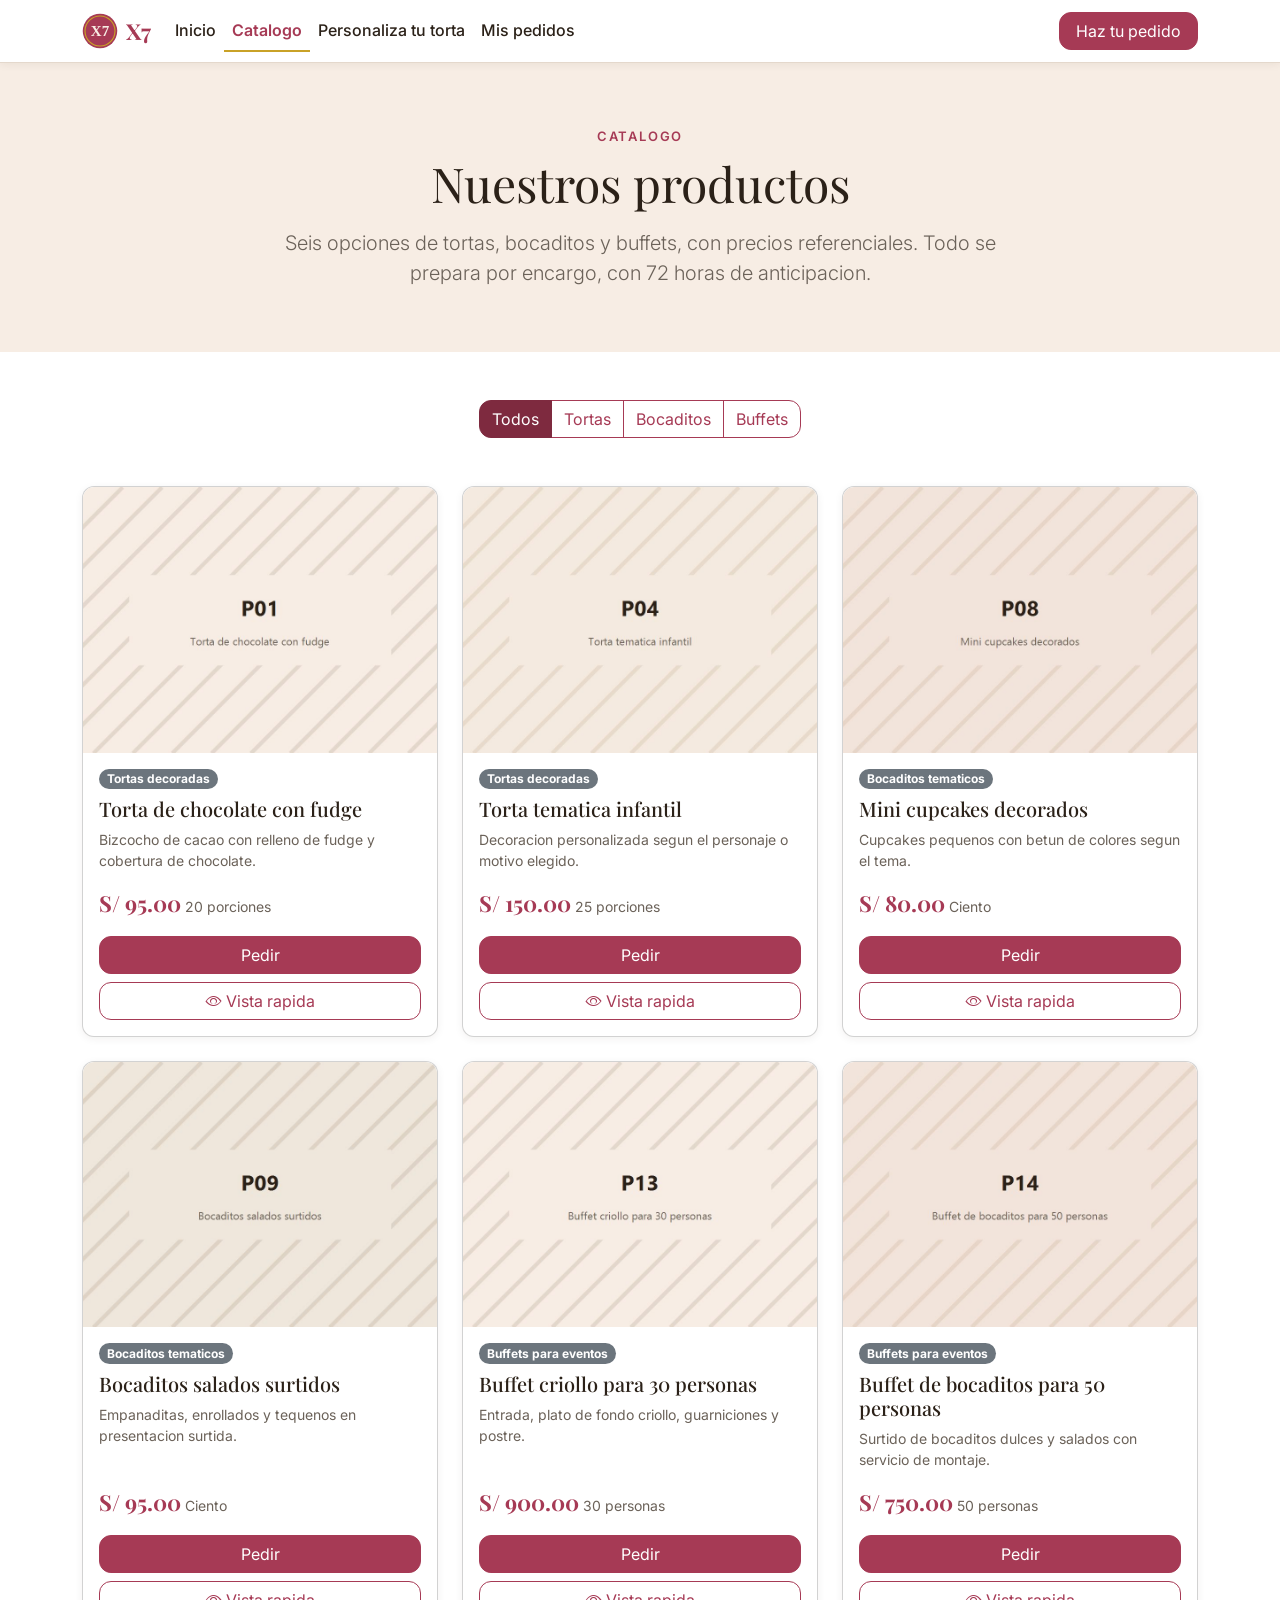
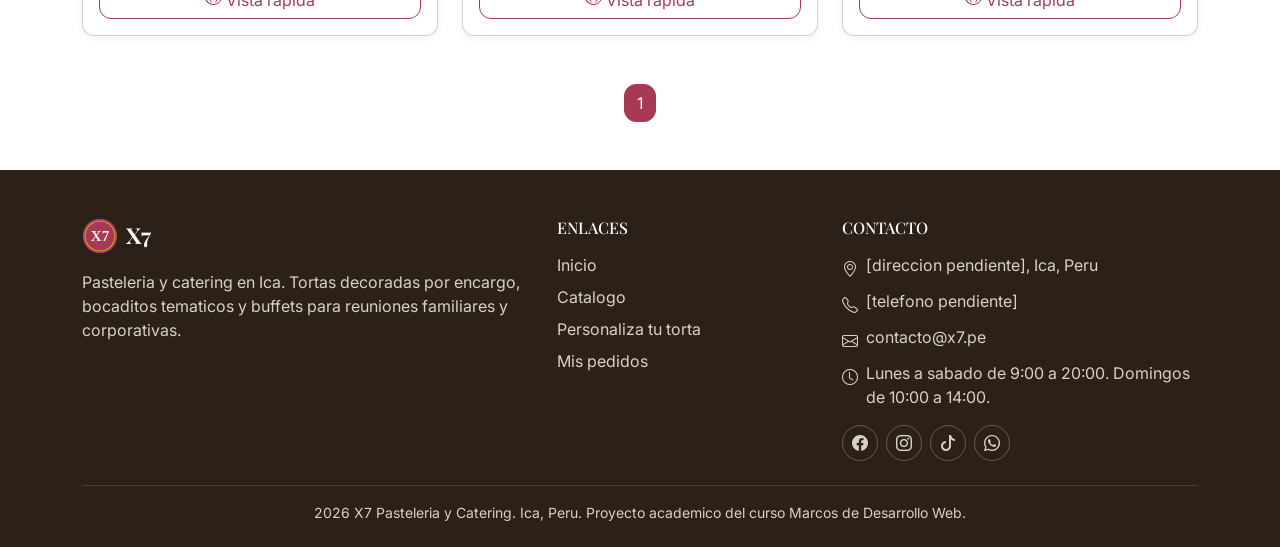
==== commit 86aa7e33: "quita comentarios de etiqueta" ====
--- a/templates/catalogo.html
+++ b/templates/catalogo.html
@@ -1,15 +1,15 @@
 <!--
   ============================================================================
   Archivo:     templates/catalogo.html
-  Propósito:   Catálogo del sitio X7. Muestra nueve de los quince productos
-               de docs/datos-demo.md, tres por categoría, permite filtrarlos
+  Propósito:   Catálogo del sitio X7. Muestra seis de los quince productos
+               de docs/datos-demo.md, dos por categoría, permite filtrarlos
                y abre una única ventana modal con el detalle del pulsado.
   Integrante:  ______________________________
 
   Contiene dos secciones y una ventana modal:
     1. Encabezado de página
     2. Filtros y rejilla de productos, con paginación
-    Ventana modal de vista rápida, reutilizada por las nueve tarjetas
+    Ventana modal de vista rápida, reutilizada por las seis tarjetas
 
   La cabecera, la barra de navegación y el pie son copia exacta de los
   archivos de templates/fragments/. No se editan aquí.
@@ -20,27 +20,22 @@
 
 <head>
 
-  <!-- Etiquetas obligatorias: juego de caracteres y adaptación a móvil -->
   <meta charset="UTF-8">
   <meta name="viewport" content="width=device-width, initial-scale=1">
   <meta name="description" content="Pasteleria y catering en Ica. Tortas decoradas por encargo, bocaditos tematicos y buffets para eventos.">
 
-  <!-- Título propio de cada página -->
   <title>Catalogo | X7 Pasteleria y Catering</title>
 
-  <!-- Tipografías de marca: Playfair Display para títulos, Inter para texto -->
   <link rel="preconnect" href="https://fonts.googleapis.com">
   <link rel="preconnect" href="https://fonts.gstatic.com" crossorigin>
   <link href="https://fonts.googleapis.com/css2?family=Inter:wght@400;500;600;700&family=Playfair+Display:wght@600;700&display=swap" rel="stylesheet">
 
-  <!-- Bootstrap 5.3 y Bootstrap Icons, ambos por CDN -->
   <link href="https://cdn.jsdelivr.net/npm/bootstrap@5.3.3/dist/css/bootstrap.min.css" rel="stylesheet">
   <link href="https://cdn.jsdelivr.net/npm/bootstrap-icons@1.11.3/font/bootstrap-icons.min.css" rel="stylesheet">
 
   <!-- Hoja propia. Va al final para que sus colores ganen a los de Bootstrap -->
   <link href="../static/css/estilos.css" rel="stylesheet">
 
-  <!-- Icono de la pestaña del navegador -->
   <link rel="icon" href="../static/img/logo.svg" type="image/svg+xml">
 
 </head>
@@ -58,23 +53,19 @@
     <nav class="navbar navbar-expand-lg x7-navbar" aria-label="Navegacion principal">
       <div class="container">
 
-        <!-- Marca: logotipo y nombre del negocio -->
         <a class="navbar-brand x7-marca d-flex align-items-center gap-2" href="index.html">
           <img src="../static/img/logo.svg" alt="Logotipo de X7 Pasteleria y Catering" width="36" height="36">
           <span>X7</span>
         </a>
 
-        <!-- Botón de hamburguesa, visible solo en pantallas pequeñas -->
         <button class="navbar-toggler border-0" type="button" data-bs-toggle="collapse"
                 data-bs-target="#x7-menu" aria-controls="x7-menu" aria-expanded="false"
                 aria-label="Abrir o cerrar el menu de navegacion">
           <span class="navbar-toggler-icon"></span>
         </button>
 
-        <!-- Contenido que se colapsa en móvil -->
         <div class="collapse navbar-collapse" id="x7-menu">
 
-          <!-- Enlaces a las cuatro páginas del sitio -->
           <ul class="navbar-nav me-auto mb-3 mb-lg-0">
             <li class="nav-item"><a class="nav-link" href="index.html">Inicio</a></li>
             <li class="nav-item"><a class="nav-link" href="catalogo.html">Catalogo</a></li>
@@ -112,7 +103,7 @@
 
             <!-- Estilos de párrafo de Bootstrap: párrafo destacado y atenuado -->
             <p class="lead text-body-secondary mb-0">
-              Nueve opciones de tortas, bocaditos y buffets, con precios referenciales.
+              Seis opciones de tortas, bocaditos y buffets, con precios referenciales.
               Todo se prepara por encargo, con 72 horas de anticipacion.
             </p>
 
@@ -132,7 +123,6 @@
     <section class="py-5">
       <div class="container">
 
-        <!-- Barra de filtros. Grupo de botones de Bootstrap -->
         <div class="d-flex justify-content-center mb-5">
           <div class="btn-group flex-wrap" role="group" aria-label="Filtrar productos por categoria">
             <button class="btn btn-outline-primary active" type="button" data-filtro="todos">Todos</button>
@@ -142,14 +132,13 @@
           </div>
         </div>
 
-        <!-- Rejilla con nueve de los quince productos de docs/datos-demo.md,
-             tres por categoria. Las nueve tarjetas tienen la misma estructura y
+        <!-- Rejilla con seis de los quince productos de docs/datos-demo.md,
+             dos por categoria. Las seis tarjetas tienen la misma estructura y
              solo cambia el contenido, para reemplazarlas por un th:each en el
              APF3; entonces la lista vendra de la base de datos y volveran los
              quince sin tocar el marcado. -->
         <div class="row row-cols-1 row-cols-sm-2 row-cols-lg-3 g-4">
 
-          <!-- ============ Producto P01 ============ -->
           <article class="col" data-categoria="tortas">
             <div class="card x7-tarjeta h-100 overflow-hidden">
 
@@ -158,7 +147,6 @@
 
               <div class="card-body d-flex flex-column">
 
-                <!-- Insignia con la categoria del producto -->
                 <span class="badge text-bg-secondary align-self-start mb-2">Tortas decoradas</span>
 
                 <h2 class="h5 card-title mb-2">Torta de chocolate con fudge</h2>
@@ -176,8 +164,6 @@
                 <div class="d-grid gap-2">
                   <a class="btn btn-primary" href="personalizado.html">Pedir</a>
 
-                  <!-- Los atributos data- alimentan la unica ventana modal.
-                       main.js los lee con dataset cuando se pulsa el boton. -->
                   <button class="btn btn-outline-primary" type="button"
                           data-bs-toggle="modal" data-bs-target="#modal-producto"
                           data-codigo="P01"
@@ -196,63 +182,15 @@
             </div>
           </article>
 
-          <!-- ============ Producto P03 ============ -->
+
           <article class="col" data-categoria="tortas">
             <div class="card x7-tarjeta h-100 overflow-hidden">
 
-              <img class="card-img-top x7-imagen-4-3" src="../static/img/productos/p03.jpg"
-                   alt="Torta de vainilla con fresas frescas y crema chantilly">
-
-              <div class="card-body d-flex flex-column">
-
-                <!-- Insignia con la categoria del producto -->
-                <span class="badge text-bg-secondary align-self-start mb-2">Tortas decoradas</span>
-
-                <h2 class="h5 card-title mb-2">Torta de fresas con crema</h2>
-
-                <!-- Estilos de parrafo de Bootstrap: texto pequeno y atenuado -->
-                <p class="card-text small text-body-secondary flex-grow-1">
-                  Bizcocho de vainilla con fresas frescas y crema chantilly.
-                </p>
-
-                <p class="mb-3">
-                  <span class="x7-precio">S/ 110.00</span>
-                  <span class="small text-body-secondary">20 porciones</span>
-                </p>
-
-                <div class="d-grid gap-2">
-                  <a class="btn btn-primary" href="personalizado.html">Pedir</a>
-
-                  <!-- Los atributos data- alimentan la unica ventana modal.
-                       main.js los lee con dataset cuando se pulsa el boton. -->
-                  <button class="btn btn-outline-primary" type="button"
-                          data-bs-toggle="modal" data-bs-target="#modal-producto"
-                          data-codigo="P03"
-                          data-nombre="Torta de fresas con crema"
-                          data-etiqueta="Tortas decoradas"
-                          data-descripcion="Bizcocho de vainilla con fresas frescas y crema chantilly."
-                          data-precio="S/ 110.00"
-                          data-presentacion="20 porciones"
-                          data-imagen="../static/img/productos/p03.jpg"
-                          data-alt="Torta de vainilla con fresas frescas y crema chantilly">
-                    <i class="bi bi-eye me-1" aria-hidden="true"></i>Vista rapida
-                  </button>
-                </div>
-
-              </div>
-            </div>
-          </article>
-
-          <!-- ============ Producto P04 ============ -->
-          <article class="col" data-categoria="tortas">
-            <div class="card x7-tarjeta h-100 overflow-hidden">
-
               <img class="card-img-top x7-imagen-4-3" src="../static/img/productos/p04.jpg"
                    alt="Torta tematica infantil decorada segun el personaje elegido">
 
               <div class="card-body d-flex flex-column">
 
-                <!-- Insignia con la categoria del producto -->
                 <span class="badge text-bg-secondary align-self-start mb-2">Tortas decoradas</span>
 
                 <h2 class="h5 card-title mb-2">Torta tematica infantil</h2>
@@ -270,8 +208,6 @@
                 <div class="d-grid gap-2">
                   <a class="btn btn-primary" href="personalizado.html">Pedir</a>
 
-                  <!-- Los atributos data- alimentan la unica ventana modal.
-                       main.js los lee con dataset cuando se pulsa el boton. -->
                   <button class="btn btn-outline-primary" type="button"
                           data-bs-toggle="modal" data-bs-target="#modal-producto"
                           data-codigo="P04"
@@ -290,63 +226,14 @@
             </div>
           </article>
 
-          <!-- ============ Producto P07 ============ -->
           <article class="col" data-categoria="bocaditos">
             <div class="card x7-tarjeta h-100 overflow-hidden">
 
-              <img class="card-img-top x7-imagen-4-3" src="../static/img/productos/p07.jpg"
-                   alt="Alfajores de maicena rellenos de manjar blanco">
-
-              <div class="card-body d-flex flex-column">
-
-                <!-- Insignia con la categoria del producto -->
-                <span class="badge text-bg-secondary align-self-start mb-2">Bocaditos tematicos</span>
-
-                <h2 class="h5 card-title mb-2">Alfajores de maicena</h2>
-
-                <!-- Estilos de parrafo de Bootstrap: texto pequeno y atenuado -->
-                <p class="card-text small text-body-secondary flex-grow-1">
-                  Alfajores rellenos de manjar blanco espolvoreados con azucar.
-                </p>
-
-                <p class="mb-3">
-                  <span class="x7-precio">S/ 45.00</span>
-                  <span class="small text-body-secondary">Ciento</span>
-                </p>
-
-                <div class="d-grid gap-2">
-                  <a class="btn btn-primary" href="personalizado.html">Pedir</a>
-
-                  <!-- Los atributos data- alimentan la unica ventana modal.
-                       main.js los lee con dataset cuando se pulsa el boton. -->
-                  <button class="btn btn-outline-primary" type="button"
-                          data-bs-toggle="modal" data-bs-target="#modal-producto"
-                          data-codigo="P07"
-                          data-nombre="Alfajores de maicena"
-                          data-etiqueta="Bocaditos tematicos"
-                          data-descripcion="Alfajores rellenos de manjar blanco espolvoreados con azucar."
-                          data-precio="S/ 45.00"
-                          data-presentacion="Ciento"
-                          data-imagen="../static/img/productos/p07.jpg"
-                          data-alt="Alfajores de maicena rellenos de manjar blanco">
-                    <i class="bi bi-eye me-1" aria-hidden="true"></i>Vista rapida
-                  </button>
-                </div>
-
-              </div>
-            </div>
-          </article>
-
-          <!-- ============ Producto P08 ============ -->
-          <article class="col" data-categoria="bocaditos">
-            <div class="card x7-tarjeta h-100 overflow-hidden">
-
               <img class="card-img-top x7-imagen-4-3" src="../static/img/productos/p08.jpg"
                    alt="Mini cupcakes decorados con betun de colores segun el tema">
 
               <div class="card-body d-flex flex-column">
 
-                <!-- Insignia con la categoria del producto -->
                 <span class="badge text-bg-secondary align-self-start mb-2">Bocaditos tematicos</span>
 
                 <h2 class="h5 card-title mb-2">Mini cupcakes decorados</h2>
@@ -364,8 +251,6 @@
                 <div class="d-grid gap-2">
                   <a class="btn btn-primary" href="personalizado.html">Pedir</a>
 
-                  <!-- Los atributos data- alimentan la unica ventana modal.
-                       main.js los lee con dataset cuando se pulsa el boton. -->
                   <button class="btn btn-outline-primary" type="button"
                           data-bs-toggle="modal" data-bs-target="#modal-producto"
                           data-codigo="P08"
@@ -384,7 +269,6 @@
             </div>
           </article>
 
-          <!-- ============ Producto P09 ============ -->
           <article class="col" data-categoria="bocaditos">
             <div class="card x7-tarjeta h-100 overflow-hidden">
 
@@ -393,7 +277,6 @@
 
               <div class="card-body d-flex flex-column">
 
-                <!-- Insignia con la categoria del producto -->
                 <span class="badge text-bg-secondary align-self-start mb-2">Bocaditos tematicos</span>
 
                 <h2 class="h5 card-title mb-2">Bocaditos salados surtidos</h2>
@@ -411,8 +294,6 @@
                 <div class="d-grid gap-2">
                   <a class="btn btn-primary" href="personalizado.html">Pedir</a>
 
-                  <!-- Los atributos data- alimentan la unica ventana modal.
-                       main.js los lee con dataset cuando se pulsa el boton. -->
                   <button class="btn btn-outline-primary" type="button"
                           data-bs-toggle="modal" data-bs-target="#modal-producto"
                           data-codigo="P09"
@@ -431,7 +312,7 @@
             </div>
           </article>
 
-          <!-- ============ Producto P13 ============ -->
+
           <article class="col" data-categoria="buffets">
             <div class="card x7-tarjeta h-100 overflow-hidden">
 
@@ -440,7 +321,6 @@
 
               <div class="card-body d-flex flex-column">
 
-                <!-- Insignia con la categoria del producto -->
                 <span class="badge text-bg-secondary align-self-start mb-2">Buffets para eventos</span>
 
                 <h2 class="h5 card-title mb-2">Buffet criollo para 30 personas</h2>
@@ -458,8 +338,6 @@
                 <div class="d-grid gap-2">
                   <a class="btn btn-primary" href="personalizado.html">Pedir</a>
 
-                  <!-- Los atributos data- alimentan la unica ventana modal.
-                       main.js los lee con dataset cuando se pulsa el boton. -->
                   <button class="btn btn-outline-primary" type="button"
                           data-bs-toggle="modal" data-bs-target="#modal-producto"
                           data-codigo="P13"
@@ -478,7 +356,6 @@
             </div>
           </article>
 
-          <!-- ============ Producto P14 ============ -->
           <article class="col" data-categoria="buffets">
             <div class="card x7-tarjeta h-100 overflow-hidden">
 
@@ -487,7 +364,6 @@
 
               <div class="card-body d-flex flex-column">
 
-                <!-- Insignia con la categoria del producto -->
                 <span class="badge text-bg-secondary align-self-start mb-2">Buffets para eventos</span>
 
                 <h2 class="h5 card-title mb-2">Buffet de bocaditos para 50 personas</h2>
@@ -505,8 +381,6 @@
                 <div class="d-grid gap-2">
                   <a class="btn btn-primary" href="personalizado.html">Pedir</a>
 
-                  <!-- Los atributos data- alimentan la unica ventana modal.
-                       main.js los lee con dataset cuando se pulsa el boton. -->
                   <button class="btn btn-outline-primary" type="button"
                           data-bs-toggle="modal" data-bs-target="#modal-producto"
                           data-codigo="P14"
@@ -525,64 +399,16 @@
             </div>
           </article>
 
-          <!-- ============ Producto P15 ============ -->
-          <article class="col" data-categoria="buffets">
-            <div class="card x7-tarjeta h-100 overflow-hidden">
-
-              <img class="card-img-top x7-imagen-4-3" src="../static/img/productos/p15.jpg"
-                   alt="Desayuno buffet corporativo con panaderia, frutas y jugos">
-
-              <div class="card-body d-flex flex-column">
-
-                <!-- Insignia con la categoria del producto -->
-                <span class="badge text-bg-secondary align-self-start mb-2">Buffets para eventos</span>
-
-                <h2 class="h5 card-title mb-2">Desayuno buffet corporativo</h2>
-
-                <!-- Estilos de parrafo de Bootstrap: texto pequeno y atenuado -->
-                <p class="card-text small text-body-secondary flex-grow-1">
-                  Panaderia, embutidos, frutas, jugos e infusiones.
-                </p>
-
-                <p class="mb-3">
-                  <span class="x7-precio">S/ 620.00</span>
-                  <span class="small text-body-secondary">25 personas</span>
-                </p>
-
-                <div class="d-grid gap-2">
-                  <a class="btn btn-primary" href="personalizado.html">Pedir</a>
-
-                  <!-- Los atributos data- alimentan la unica ventana modal.
-                       main.js los lee con dataset cuando se pulsa el boton. -->
-                  <button class="btn btn-outline-primary" type="button"
-                          data-bs-toggle="modal" data-bs-target="#modal-producto"
-                          data-codigo="P15"
-                          data-nombre="Desayuno buffet corporativo"
-                          data-etiqueta="Buffets para eventos"
-                          data-descripcion="Panaderia, embutidos, frutas, jugos e infusiones."
-                          data-precio="S/ 620.00"
-                          data-presentacion="25 personas"
-                          data-imagen="../static/img/productos/p15.jpg"
-                          data-alt="Desayuno buffet corporativo con panaderia, frutas y jugos">
-                    <i class="bi bi-eye me-1" aria-hidden="true"></i>Vista rapida
-                  </button>
-                </div>
-
-              </div>
-            </div>
-          </article>
-
-        </div>
-
-        <!-- Paginación de Bootstrap. Decorativa en esta etapa: se muestra
-             con elementos span, no con enlaces, para no dejar enlaces sin
-             destino. En el APF3 apuntará a las páginas reales. -->
+        </div>
+
+        <!-- Paginación de Bootstrap. Con seis productos solo hay una página,
+             así que se muestra únicamente su número. Va en un elemento span y
+             no en un enlace, porque no hay ninguna otra página a la que
+             apuntar. En el APF3, cuando el catálogo vuelva a quince, se
+             añadirán las demás. -->
         <nav class="mt-5" aria-label="Paginacion del catalogo">
           <ul class="pagination justify-content-center mb-0">
-            <li class="page-item disabled"><span class="page-link">Anterior</span></li>
             <li class="page-item active" aria-current="page"><span class="page-link">1</span></li>
-            <li class="page-item disabled"><span class="page-link">2</span></li>
-            <li class="page-item disabled"><span class="page-link">Siguiente</span></li>
           </ul>
         </nav>
 
@@ -592,7 +418,7 @@
 
     <!-- ====================================================================
          Ventana modal de vista rápida
-         Una sola ventana para las nueve tarjetas. Al pulsar un botón
+         Una sola ventana para las seis tarjetas. Al pulsar un botón
          "Vista rapida", main.js lee los atributos data- de ese botón y
          escribe sus valores aquí dentro.
          ==================================================================== -->
@@ -655,7 +481,6 @@
     <div class="container">
       <div class="row g-4">
 
-        <!-- Columna 1: marca y descripción del negocio -->
         <div class="col-12 col-lg-5">
 
           <p class="x7-marca d-flex align-items-center gap-2 mb-3">
@@ -670,7 +495,6 @@
 
         </div>
 
-        <!-- Columna 2: enlaces a las cuatro páginas del sitio -->
         <div class="col-12 col-sm-6 col-lg-3">
           <h2 class="h6 text-uppercase mb-3">Enlaces</h2>
           <ul class="list-unstyled d-grid gap-2 mb-0">
@@ -681,7 +505,6 @@
           </ul>
         </div>
 
-        <!-- Columna 3: datos de contacto, horario y redes sociales -->
         <div class="col-12 col-sm-6 col-lg-4">
 
           <h2 class="h6 text-uppercase mb-3">Contacto</h2>
@@ -705,7 +528,6 @@
             </li>
           </ul>
 
-          <!-- Redes sociales -->
           <ul class="list-unstyled d-flex gap-2 mb-0">
             <li>
               <a class="x7-red-social d-inline-flex align-items-center justify-content-center rounded-circle"
@@ -737,7 +559,6 @@
 
       </div>
 
-      <!-- Línea de derechos -->
       <p class="x7-derechos text-center mt-4 pt-3 mb-0">
         2026 X7 Pasteleria y Catering. Ica, Peru. Proyecto academico del curso Marcos de Desarrollo Web.
       </p>
--- a/static/css/estilos.css
+++ b/static/css/estilos.css
@@ -27,11 +27,9 @@
      utilidades de color de Bootstrap (bg-primary, text-primary). */
   --x7-primario-rgb: 166, 58, 85;
 
-  /* Sombras de las tarjetas */
   --x7-sombra: 0 0.125rem 0.5rem rgba(43, 33, 24, 0.06);
   --x7-sombra-elevada: 0 0.75rem 1.75rem rgba(43, 33, 24, 0.13);
 
-  /* Tipografías */
   --x7-fuente-titulo: "Playfair Display", Georgia, serif;
   --x7-fuente-texto: "Inter", "Segoe UI", Arial, sans-serif;
 }
@@ -60,7 +58,6 @@
   --bs-link-hover-color: var(--x7-primario-oscuro);
 }
 
-/* Botón principal */
 .btn-primary {
   --bs-btn-bg: var(--x7-primario);
   --bs-btn-border-color: var(--x7-primario);
@@ -70,7 +67,6 @@
   --bs-btn-active-border-color: var(--x7-primario-oscuro);
 }
 
-/* Botón con solo el contorno */
 .btn-outline-primary {
   --bs-btn-color: var(--x7-primario);
   --bs-btn-border-color: var(--x7-primario);
@@ -92,17 +88,23 @@
 }
 
 
+/* Paginación del catálogo. Sin esto, la página activa saldría del azul que
+   Bootstrap trae por defecto, que no es el color de la marca. */
+.pagination {
+  --bs-pagination-active-bg: var(--x7-primario);
+  --bs-pagination-active-border-color: var(--x7-primario);
+}
+
+
 /* --------------------------------------------------------------------------
    3. Tipografía
    -------------------------------------------------------------------------- */
 
-/* Todos los títulos van en Playfair Display */
 h1, h2, h3, h4, h5, h6 {
   font-family: var(--x7-fuente-titulo);
   font-weight: 700;
 }
 
-/* Rótulo pequeño en mayúsculas que abre cada sección */
 .x7-superior {
   font-size: 0.8125rem;
   font-weight: 600;
@@ -125,7 +127,6 @@
   background-color: var(--x7-crema);
 }
 
-/* Franja de color de marca del llamado final */
 .x7-franja {
   background-color: var(--x7-primario);
   color: #fff;
@@ -142,7 +143,6 @@
   box-shadow: var(--x7-sombra);
 }
 
-/* Nombre del negocio junto al logotipo */
 .x7-marca {
   font-family: var(--x7-fuente-titulo);
   font-size: 1.375rem;
@@ -218,7 +218,6 @@
   box-shadow: var(--x7-sombra-elevada);
 }
 
-/* Precio del producto */
 .x7-precio {
   font-family: var(--x7-fuente-titulo);
   font-size: 1.375rem;
@@ -234,7 +233,6 @@
    Aquí solo van el tamaño y los colores.
    -------------------------------------------------------------------------- */
 
-/* Círculo grande con un icono dentro, en la sección Cómo funciona */
 .x7-icono-circulo {
   width: 3.5rem;
   height: 3.5rem;
@@ -244,7 +242,6 @@
   font-size: 1.5rem;
 }
 
-/* Círculo pequeño con el número del paso */
 .x7-paso-numero {
   width: 1.75rem;
   height: 1.75rem;
@@ -281,7 +278,6 @@
   color: #fff;
 }
 
-/* Círculo de cada red social */
 .x7-red-social {
   width: 2.25rem;
   height: 2.25rem;
@@ -294,7 +290,6 @@
   color: #fff;
 }
 
-/* Línea de derechos, separada del resto por un filete claro */
 .x7-derechos {
   border-top: 1px solid rgba(255, 255, 255, 0.14);
   font-size: 0.875rem;
